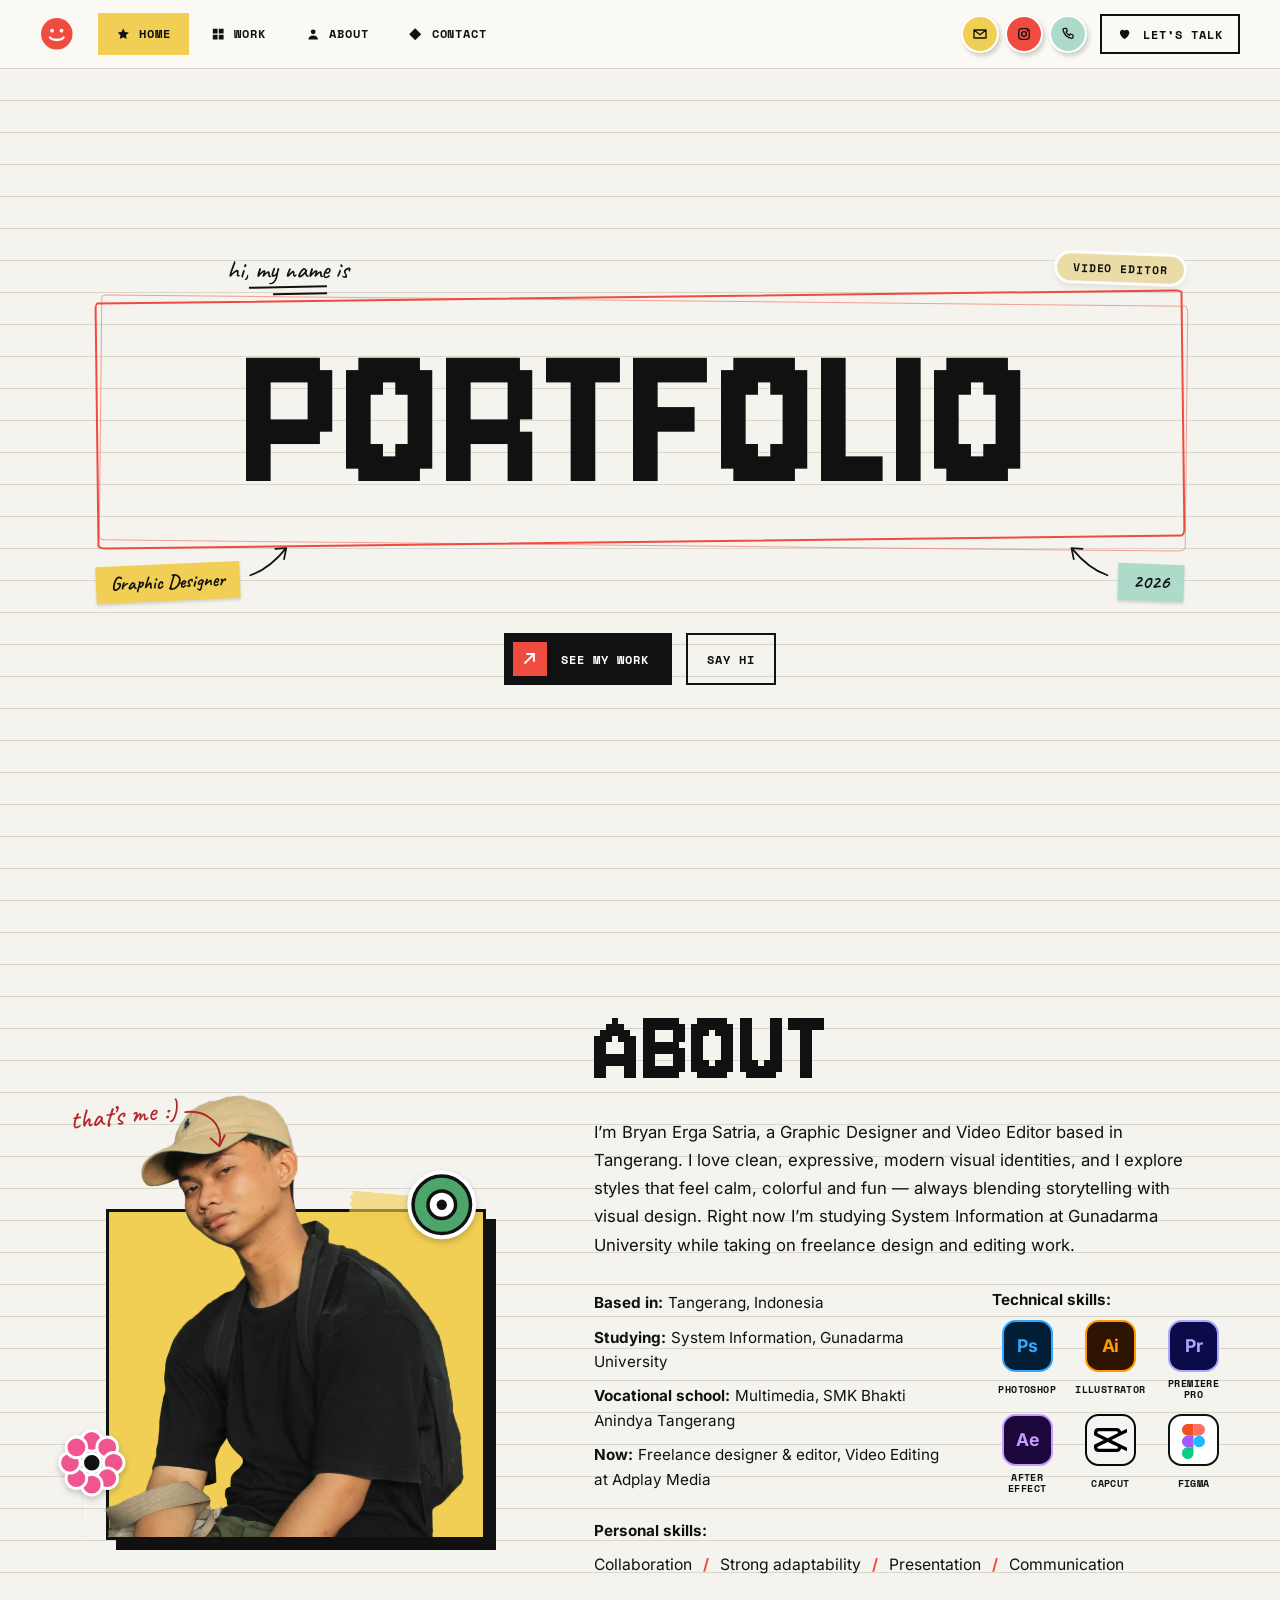
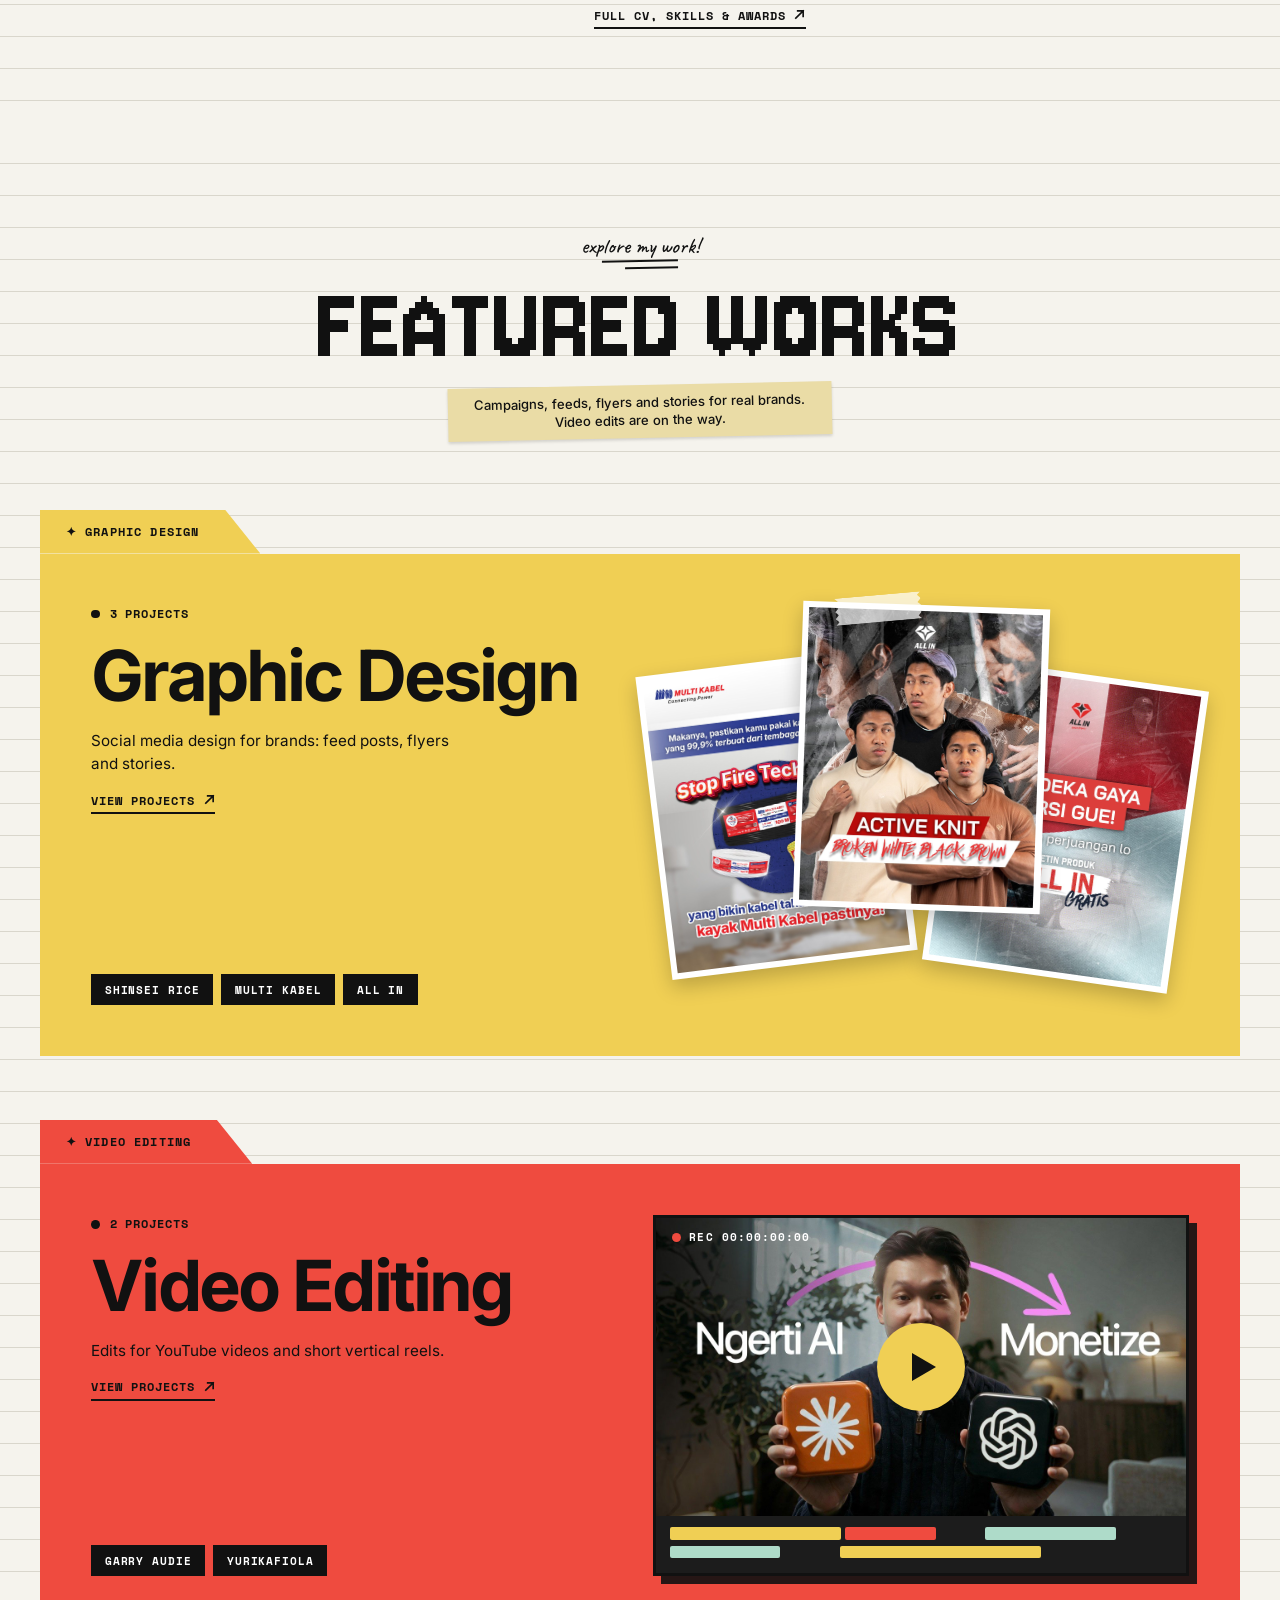
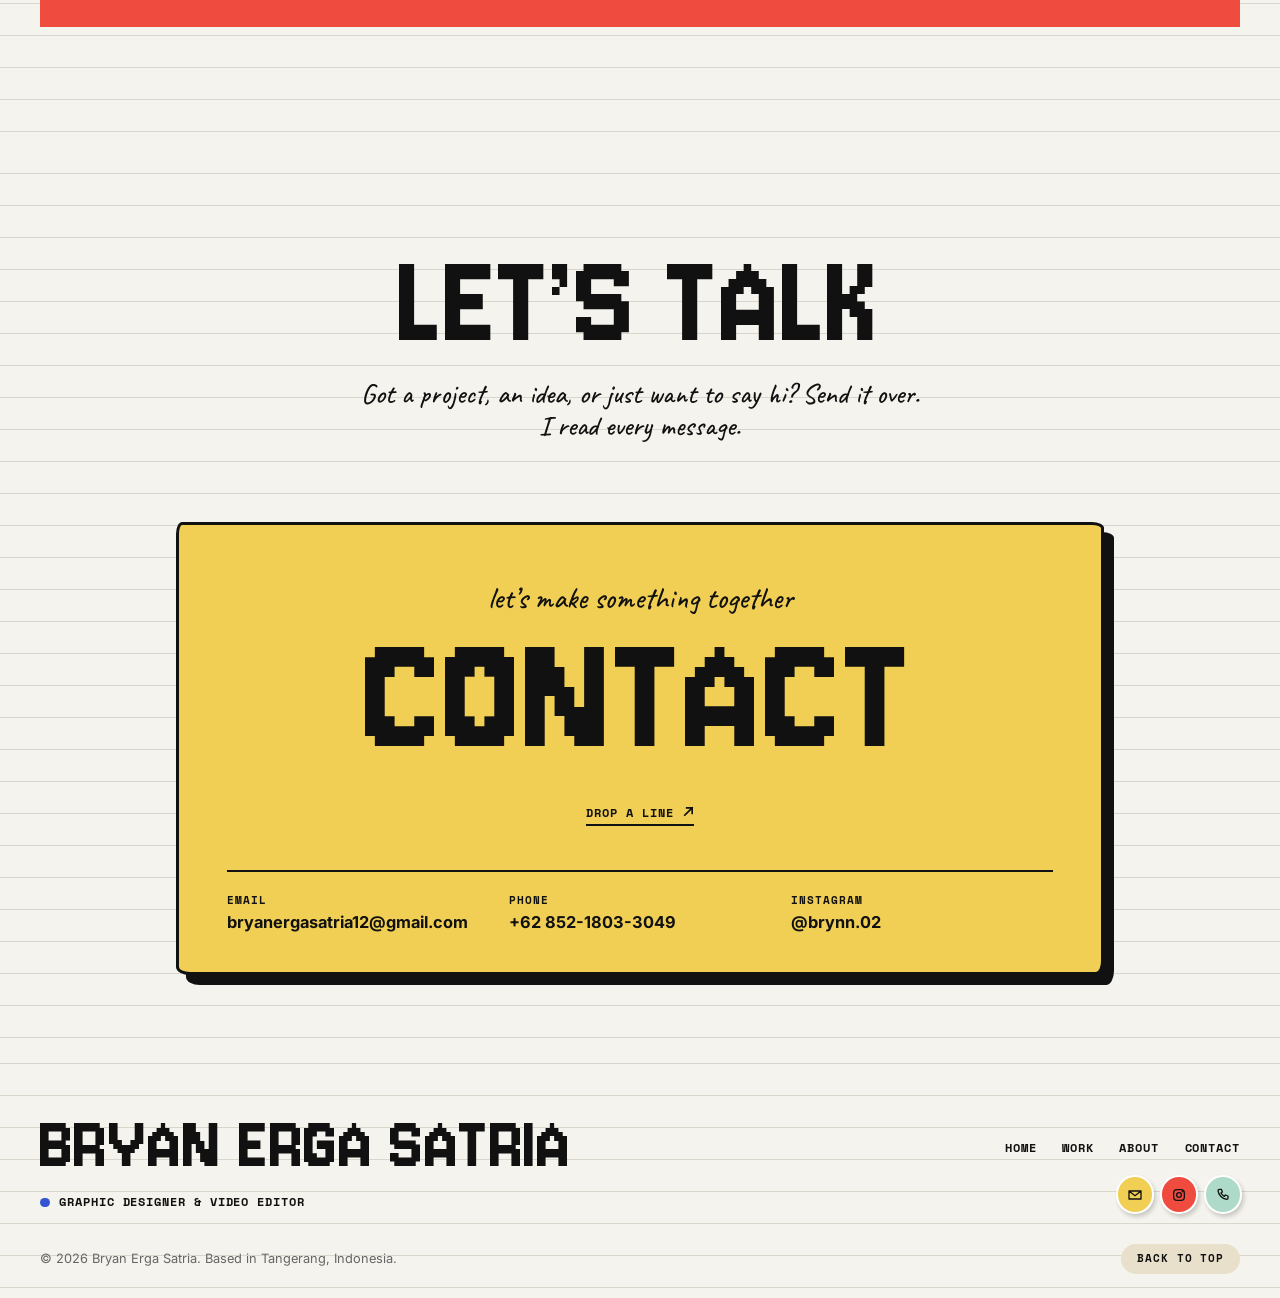
==== index.html @ b4f70c2d "Bryan Erga Satria Portfolio 2026" ====
<!DOCTYPE html>
<html lang="en">
<head>
  <meta charset="utf-8">
  <meta name="viewport" content="width=device-width, initial-scale=1">
  <title>Bryan Erga Satria — Graphic Designer & Video Editor</title>
  <meta name="description" content="Portfolio of Bryan Erga Satria, a Graphic Designer and Video Editor based in Tangerang, Indonesia. Social media design, flyers and visual storytelling.">
  <meta name="theme-color" content="#f5f3ed">
  <meta property="og:title" content="Bryan Erga Satria — Graphic Designer & Video Editor">
  <meta property="og:description" content="Portfolio of Bryan Erga Satria, a Graphic Designer and Video Editor based in Tangerang, Indonesia. Social media design, flyers and visual storytelling.">
  <meta property="og:type" content="website">
  <link rel="icon" href="data:image/svg+xml,%3Csvg xmlns='http://www.w3.org/2000/svg' viewBox='0 0 32 32'%3E%3Ccircle cx='16' cy='16' r='15' fill='%23ef4b3f'/%3E%3Ccircle cx='11.5' cy='13' r='1.8' fill='%23fff'/%3E%3Ccircle cx='20.5' cy='13' r='1.8' fill='%23fff'/%3E%3Cpath d='M9.5 19.5c2 3.2 11 3.2 13 0' fill='none' stroke='%23fff' stroke-width='2.2' stroke-linecap='round'/%3E%3C/svg%3E">
  <link rel="preload" href="assets/fonts/jersey-10-latin-400-normal.woff2" as="font" type="font/woff2" crossorigin>
  <link rel="stylesheet" href="css/base.css">
  <link rel="stylesheet" href="css/components.css">
  <link rel="stylesheet" href="css/pages.css">
</head>
<body>
  <a class="skip-link" href="#main">Skip to content</a>

  <header class="site-header">
    <nav class="nav" aria-label="Main">
      <a class="nav__brand" href="#home" aria-label="Bryan Erga Satria, home"><svg viewBox="0 0 32 32" aria-hidden="true"><circle cx="16" cy="16" r="15" fill="#ef4b3f"/><circle cx="11.5" cy="13" r="1.8" fill="#fff"/><circle cx="20.5" cy="13" r="1.8" fill="#fff"/><path d="M9.5 19.5c2 3.2 11 3.2 13 0" fill="none" stroke="#fff" stroke-width="2.2" stroke-linecap="round"/></svg></a>
      <ul class="nav__links">
        <li><a class="nav__link" href="#home" aria-current="page"><svg viewBox="0 0 24 24" aria-hidden="true"><path d="M12 2.5l2.8 6 6.5.7-4.8 4.5 1.3 6.5L12 17l-5.8 3.2 1.3-6.5L2.7 9.2l6.5-.7z" fill="currentColor"/></svg><span>Home</span></a></li>
        <li><a class="nav__link" href="#work"><svg viewBox="0 0 24 24" aria-hidden="true"><path d="M3 3h8v8H3zM13 3h8v8h-8zM3 13h8v8H3zM13 13h8v8h-8z" fill="currentColor"/></svg><span>Work</span></a></li>
        <li><a class="nav__link" href="about.html"><svg viewBox="0 0 24 24" aria-hidden="true"><circle cx="12" cy="8" r="4" fill="currentColor"/><path d="M4 21c0-4.4 3.6-7 8-7s8 2.6 8 7z" fill="currentColor"/></svg><span>About</span></a></li>
        <li><a class="nav__link" href="#contact"><svg viewBox="0 0 24 24" aria-hidden="true"><path d="M12 2l10 10-10 10L2 12z" fill="currentColor"/></svg><span>Contact</span></a></li>
      </ul>
      <div class="nav__actions">
        <ul class="nav__socials" aria-label="Quick contact">
          <li><a class="dot-btn dot-btn--yellow" href="mailto:bryanergasatria12@gmail.com" aria-label="Email Bryan"><svg viewBox="0 0 24 24" aria-hidden="true"><path d="M3 6h18v12H3zM3 6l9 7 9-7" fill="none" stroke="currentColor" stroke-width="2" stroke-linejoin="round"/></svg></a></li>
          <li><a class="dot-btn dot-btn--coral" href="https://www.instagram.com/brynn.02/" target="_blank" rel="noopener" aria-label="Bryan on Instagram"><svg viewBox="0 0 24 24" aria-hidden="true"><rect x="4" y="4" width="16" height="16" rx="5" fill="none" stroke="currentColor" stroke-width="2"/><circle cx="12" cy="12" r="3.6" fill="none" stroke="currentColor" stroke-width="2"/><circle cx="17" cy="7" r="1.2" fill="currentColor"/></svg></a></li>
          <li><a class="dot-btn dot-btn--mint" href="tel:+6285218033049" aria-label="Call Bryan"><svg viewBox="0 0 24 24" aria-hidden="true"><path d="M6.5 3.5h3l1.5 4-2 1.5a11 11 0 0 0 5 5l1.5-2 4 1.5v3a2 2 0 0 1-2 2A15 15 0 0 1 4.5 5.5a2 2 0 0 1 2-2z" fill="none" stroke="currentColor" stroke-width="2" stroke-linejoin="round"/></svg></a></li>
        </ul>
        <a class="btn btn--sm" href="#contact"><svg viewBox="0 0 24 24" aria-hidden="true"><path d="M12 20.5s-7.5-4.6-7.5-10.4A4.2 4.2 0 0 1 12 7.6a4.2 4.2 0 0 1 7.5 2.5c0 5.8-7.5 10.4-7.5 10.4z" fill="currentColor"/></svg><span>Let&rsquo;s talk</span></a>
      </div>
    </nav>
  </header>

  <main id="main">

    <!-- ============ HERO ============ -->
    <section class="hero paper-lines" id="home" aria-labelledby="hero-title">
      <div class="container hero__grid">
        <div class="hero__copy">
          <div class="hero__namewrap">
            <p class="hero__hello hand hand--underlined">hi, my name is</p>
            <span class="chip chip--cream hero__chip hero__chip--b">Video Editor</span>
            <div class="hero__frame">
              <h1 class="hero__name display" id="hero-title"><span>Portfolio</span></h1>
            </div>
            <p class="hero__sticky hero__sticky--role"><span class="note">Graphic Designer</span><svg class="doodle" viewBox="0 0 60 48" fill="none" stroke="currentColor" stroke-width="2.4" stroke-linecap="round" stroke-linejoin="round" aria-hidden="true"><path d="M4 44C16 40 34 30 52 8"/><path d="M38 8l15-1-3 15"/></svg></p>
            <p class="hero__sticky hero__sticky--place"><span class="note note--mint">2026</span><svg class="doodle" viewBox="0 0 60 48" fill="none" stroke="currentColor" stroke-width="2.4" stroke-linecap="round" stroke-linejoin="round" aria-hidden="true"><path d="M4 44C16 40 34 30 52 8"/><path d="M38 8l15-1-3 15"/></svg></p>
          </div>

          <div class="hero__cta">
            <a class="btn btn--dark" href="#work"><span class="btn__icon" aria-hidden="true"></span>See my work</a>
            <a class="btn" href="#contact">Say hi</a>
          </div>
        </div>

        <!-- Portrait moved to the About section. This column is intentionally left empty. -->
        <div class="hero__visual" aria-hidden="true"></div>
      </div>
    </section>

    <section class="about paper-lines" id="about" aria-labelledby="about-title">
      <div class="container about__grid">
        <div class="about__visual">
          <div class="hero__visual">
            <div class="hero__block" aria-hidden="true"></div>
            <span class="tape" aria-hidden="true"></span>
            <div class="hero__photo">
              <picture>
              <source type="image/webp" srcset="assets/img/bryan-profile-sm.webp 700w, assets/img/bryan-profile.webp 1100w" sizes="(max-width: 900px) 80vw, 24rem">
              <img src="assets/img/bryan-profile.png" alt="Bryan Erga Satria in a beige cap and black t-shirt, head tilted toward the camera" width="1100" height="1262" loading="lazy" decoding="async">
            </picture>
            </div>
            <p class="hero__me hand" aria-hidden="true">that&rsquo;s me :)<svg class="doodle" viewBox="0 0 60 60" fill="none" stroke="currentColor" stroke-width="2.4" stroke-linecap="round" stroke-linejoin="round" aria-hidden="true"><path d="M6 6C34 6 52 26 44 52"/><path d="M34 42l10 11 8-13"/></svg></p>
            <svg class="hero__sticker hero__sticker--target" viewBox="0 0 64 64" aria-hidden="true"><circle cx="32" cy="32" r="30" fill="#fff"/><circle cx="32" cy="32" r="25" fill="#4ca56a" stroke="#111" stroke-width="3"/><circle cx="32" cy="32" r="12" fill="#fff" stroke="#111" stroke-width="3"/><circle cx="32" cy="32" r="4.5" fill="#111"/></svg>
            <svg class="hero__sticker hero__sticker--flower" viewBox="0 0 64 64" aria-hidden="true"><g fill="#f0558f" stroke="#fff" stroke-width="2.5"><circle cx="32" cy="13" r="9"/><circle cx="45.4" cy="18.6" r="9"/><circle cx="51" cy="32" r="9"/><circle cx="45.4" cy="45.4" r="9"/><circle cx="32" cy="51" r="9"/><circle cx="18.6" cy="45.4" r="9"/><circle cx="13" cy="32" r="9"/><circle cx="18.6" cy="18.6" r="9"/></g><circle cx="32" cy="32" r="8" fill="#111" stroke="#fff" stroke-width="2.5"/></svg>
          </div>
        </div>

        <div class="about__copy">
          <h2 class="about__title display" id="about-title">About</h2>
          <p class="about__text">I&rsquo;m Bryan Erga Satria, a Graphic Designer and Video Editor based in Tangerang. I love clean, expressive, modern visual identities, and I explore styles that feel calm, colorful and fun &mdash; always blending storytelling with visual design. Right now I&rsquo;m studying System Information at Gunadarma University while taking on freelance design and editing work.</p>

          <div class="about__details">
            <dl class="facts">
              <div><dt>Based in</dt><dd>Tangerang, Indonesia</dd></div>
              <div><dt>Studying</dt><dd>System Information, Gunadarma University</dd></div>
              <div><dt>Vocational school</dt><dd>Multimedia, SMK Bhakti Anindya Tangerang</dd></div>
              <div><dt>Now</dt><dd>Freelance designer &amp; editor, Video Editing at Adplay Media</dd></div>
            </dl>
            <div>
              <h3 class="about__sub">Technical skills:</h3>
            <ul class="tools" aria-label="Software skills">
              <li class="tool"><span class="tool__icon tool__icon--ps" aria-hidden="true">Ps</span><span class="tool__name">Photoshop</span></li>
              <li class="tool"><span class="tool__icon tool__icon--ai" aria-hidden="true">Ai</span><span class="tool__name">Illustrator</span></li>
              <li class="tool"><span class="tool__icon tool__icon--pr" aria-hidden="true">Pr</span><span class="tool__name">Premiere Pro</span></li>
              <li class="tool"><span class="tool__icon tool__icon--ae" aria-hidden="true">Ae</span><span class="tool__name">After Effect</span></li>
              <li class="tool"><span class="tool__icon tool__icon--cc" aria-hidden="true"><img src="assets/img/tools/capcut-logo.svg" alt=""></span><span class="tool__name">CapCut</span></li>
              <li class="tool"><span class="tool__icon tool__icon--fg" aria-hidden="true"><img src="assets/img/tools/figma-logo.svg" alt=""></span><span class="tool__name">Figma</span></li>
            </ul>
            </div>
            <div class="about__soft">
              <h3 class="about__sub">Personal skills:</h3>
              <ul class="slash-list">
                <li>Collaboration</li><li>Strong adaptability</li><li>Presentation</li><li>Communication</li>
              </ul>
            </div>
          </div>
        <a class="link-arrow about__more" href="about.html">Full CV, skills &amp; awards</a>
        </div>
      </div>
    </section>

    <!-- ============ FEATURED WORKS ============ -->
    <section class="featured paper-lines" id="work" aria-labelledby="work-title">
      <div class="container">
        <header class="section-head">
          <p class="hand hand--underlined">explore my work!</p>
          <h2 class="section-head__title display" id="work-title">Featured Works</h2>
          <p class="note note--cream">Campaigns, feeds, flyers and stories for real brands. Video edits are on the way.</p>
        </header>

        <div class="folders">

          <!-- Category: Graphic Design -->
          <article class="folder">
            <span class="folder__tab">&#10022; Graphic Design</span>
            <div class="folder__body">
              <div class="folder__info">
                <p class="folder__meta mono">3 projects</p>
                <h3 class="folder__title">Graphic Design</h3>
                <p class="folder__text">Social media design for brands: feed posts, flyers and stories.</p>
                <a class="link-arrow" href="graphic-design.html">View projects</a>
                <ul class="tags" aria-label="Projects">
                  <li><a class="tag" href="graphic-design.html#shinsei">Shinsei Rice</a></li>
                  <li><a class="tag" href="graphic-design.html#multi-kabel">Multi Kabel</a></li>
                  <li><a class="tag" href="graphic-design.html#all-in">ALL IN</a></li>
                </ul>
              </div>
              <a class="folder__media" href="graphic-design.html" tabindex="-1" aria-hidden="true">
                <div class="collage">
                  <span class="collage__item"><img src="assets/img/projects/multi-kabel/feed-4.jpg" alt="" width="1080" height="1350" loading="lazy" decoding="async"></span>
                  <span class="collage__item"><img src="assets/img/projects/all-in/feed-3.jpg" alt="" width="1080" height="1350" loading="lazy" decoding="async"></span>
                  <span class="collage__item"><img src="assets/img/projects/all-in/feed-5.jpg" alt="" width="1080" height="1350" loading="lazy" decoding="async"></span>
                  <span class="tape tape--white" style="top:-0.6rem; left:34%; z-index:4"></span>
                </div>
              </a>
            </div>
          </article>

          <!-- Category: Video Editing -->
          <article class="folder folder--coral">
            <span class="folder__tab">&#10022; Video Editing</span>
            <div class="folder__body">
              <div class="folder__info">
                <p class="folder__meta mono">2 projects</p>
                <h3 class="folder__title">Video Editing</h3>
                <p class="folder__text">Edits for YouTube videos and short vertical reels.</p>
                <a class="link-arrow" href="video-editing.html">View projects</a>
                <ul class="tags" aria-label="Projects">
                  <li><a class="tag" href="video-editing.html#garry-audie">Garry Audie</a></li>
                  <li><a class="tag" href="video-editing.html#yurikafiola">Yurikafiola</a></li>
                </ul>
              </div>
              <a class="folder__media" href="video-editing.html" tabindex="-1" aria-hidden="true">
                <div class="player">
                  <div class="player__screen">
                    <img src="assets/img/video/Garry%20Audie/web/yt-thumb1.jpg" alt="" width="1280" height="720" loading="lazy" decoding="async">
                    <span class="player__rec">REC 00:00:00:00</span>
                    <span class="player__play"></span>
                  </div>
                  <div class="player__timeline">
                    <div class="player__row"><span class="clip" style="--w:34%"></span><span class="clip clip--coral" style="--w:18%"></span><span class="clip clip--ghost" style="--w:8%"></span><span class="clip clip--mint" style="--w:26%"></span></div>
                    <div class="player__row"><span class="clip clip--mint" style="--w:22%"></span><span class="clip clip--ghost" style="--w:10%"></span><span class="clip" style="--w:40%"></span></div>
                  </div>
                </div>
              </a>
            </div>
          </article>

        </div>
      </div>
    </section>

  <section class="contact paper-lines" id="contact" aria-labelledby="contact-title">
    <div class="container">
      <h2 class="contact__title display" id="contact-title">Let&rsquo;s talk</h2>
      <p class="contact__intro hand">Got a project, an idea, or just want to say hi? Send it over. I read every message.</p>

      <div class="contact__stage">
        <div class="contact__panel">
          <p class="contact__kicker hand">let&rsquo;s make something together</p>
          <p class="contact__cta display" aria-hidden="true">Contact</p>
          <a class="link-arrow" href="mailto:bryanergasatria12@gmail.com">Drop a line</a>

          <ul class="contact__list">
            <li><span class="contact__label">Email</span><a class="contact__value" href="mailto:bryanergasatria12@gmail.com">bryanergasatria12@gmail.com</a></li>
            <li><span class="contact__label">Phone</span><a class="contact__value" href="tel:+6285218033049">+62 852-1803-3049</a></li>
            <li><span class="contact__label">Instagram</span><a class="contact__value" href="https://www.instagram.com/brynn.02/" target="_blank" rel="noopener">@brynn.02</a></li>
          </ul>
        </div>
      </div>
    </div>
  </section>

  </main>

  <footer class="site-footer">
    <div class="container">
      <div class="footer__top">
        <div>
          <p class="footer__name display">Bryan Erga Satria</p>
          <p class="footer__role mono">Graphic Designer &amp; Video Editor</p>
        </div>
        <div class="footer__side">
          <nav class="footer__nav" aria-label="Footer">
            <a href="#home">Home</a>
            <a href="#work">Work</a>
            <a href="about.html">About</a>
            <a href="#contact">Contact</a>
          </nav>
          <ul class="nav__socials" aria-label="Social links">
            <li><a class="dot-btn dot-btn--yellow" href="mailto:bryanergasatria12@gmail.com" aria-label="Email Bryan"><svg viewBox="0 0 24 24" aria-hidden="true"><path d="M3 6h18v12H3zM3 6l9 7 9-7" fill="none" stroke="currentColor" stroke-width="2" stroke-linejoin="round"/></svg></a></li>
            <li><a class="dot-btn dot-btn--coral" href="https://www.instagram.com/brynn.02/" target="_blank" rel="noopener" aria-label="Bryan on Instagram"><svg viewBox="0 0 24 24" aria-hidden="true"><rect x="4" y="4" width="16" height="16" rx="5" fill="none" stroke="currentColor" stroke-width="2"/><circle cx="12" cy="12" r="3.6" fill="none" stroke="currentColor" stroke-width="2"/><circle cx="17" cy="7" r="1.2" fill="currentColor"/></svg></a></li>
            <li><a class="dot-btn dot-btn--mint" href="tel:+6285218033049" aria-label="Call Bryan"><svg viewBox="0 0 24 24" aria-hidden="true"><path d="M6.5 3.5h3l1.5 4-2 1.5a11 11 0 0 0 5 5l1.5-2 4 1.5v3a2 2 0 0 1-2 2A15 15 0 0 1 4.5 5.5a2 2 0 0 1 2-2z" fill="none" stroke="currentColor" stroke-width="2" stroke-linejoin="round"/></svg></a></li>
          </ul>
        </div>
      </div>
      <div class="footer__bottom">
        <p>&copy; 2026 Bryan Erga Satria. Based in Tangerang, Indonesia.</p>
        <a class="footer__pill" href="#top">Back to top</a>
      </div>
    </div>
  </footer>
</body>
</html>
---- css/base.css ----
/* ==========================================================================
   BASE — fonts, design tokens, reset, typography, paper textures
   Bryan Erga Satria · Portfolio
   ========================================================================== */

@font-face {
  font-family: "Jersey 10";
  src: url("../assets/fonts/jersey-10-latin-400-normal.woff2") format("woff2");
  font-weight: 400;
  font-display: swap;
}
@font-face {
  font-family: "Inter";
  src: url("../assets/fonts/inter-latin-wght-normal.woff2") format("woff2");
  font-weight: 100 900;
  font-display: swap;
}
@font-face {
  font-family: "Space Mono";
  src: url("../assets/fonts/space-mono-latin-400-normal.woff2") format("woff2");
  font-weight: 400;
  font-display: swap;
}
@font-face {
  font-family: "Space Mono";
  src: url("../assets/fonts/space-mono-latin-700-normal.woff2") format("woff2");
  font-weight: 700;
  font-display: swap;
}
@font-face {
  font-family: "Caveat";
  src: url("../assets/fonts/caveat-latin-500-normal.woff2") format("woff2");
  font-weight: 500;
  font-display: swap;
}
@font-face {
  font-family: "Caveat";
  src: url("../assets/fonts/caveat-latin-700-normal.woff2") format("woff2");
  font-weight: 700;
  font-display: swap;
}
@font-face {
  font-family: "EB Garamond";
  src: url("../assets/fonts/eb-garamond-latin-500-normal.woff2") format("woff2");
  font-weight: 500;
  font-display: swap;
}


:root {
  /* colour */
  --paper: #f5f3ed;
  --paper-line: #d9d6cc;
  --grey: #dcd9d1;
  --surface: #ffffff;
  --ink: #111111;
  --muted: #666666;
  --border: #d8d5cc;
  --yellow: #f0cf54;
  --coral: #ef4b3f;
  --mint: #aedbc9;
  --cream: #eadca6;
  --lavender: #b9c5ee;
  --blue: #3355d1;
  --red-serif: #b3262a;

  /* type */
  --font-display: "Jersey 10", "Arial Narrow", Impact, sans-serif;
  --font-body: "Inter", system-ui, -apple-system, "Segoe UI", Roboto, sans-serif;
  --font-mono: "Space Mono", ui-monospace, "SFMono-Regular", Menlo, monospace;
  --font-hand: "Caveat", "Comic Sans MS", cursive;
  --font-serif: "EB Garamond", Garamond, Georgia, serif;

  /* layout */
  --max: 1200px;
  --gutter: clamp(1.25rem, 4vw, 2.5rem);
  --nav-h: 4.25rem;
  --radius: 20px;

  /* motion */
  --ease: cubic-bezier(0.22, 0.8, 0.3, 1);

  /* paper grain (inline SVG noise, no extra request) */
  --noise: url("data:image/svg+xml,%3Csvg xmlns='http://www.w3.org/2000/svg' width='180' height='180'%3E%3Cfilter id='n'%3E%3CfeTurbulence type='fractalNoise' baseFrequency='.85' numOctaves='2' stitchTiles='stitch'/%3E%3CfeColorMatrix values='0 0 0 0 0 0 0 0 0 0 0 0 0 0 0 0 0 0 .09 0'/%3E%3C/filter%3E%3Crect width='100%25' height='100%25' filter='url(%23n)'/%3E%3C/svg%3E");

  /* small icon: diagonal arrow (used by .link-arrow) */
  --arrow-dark: url("data:image/svg+xml,%3Csvg xmlns='http://www.w3.org/2000/svg' viewBox='0 0 12 12'%3E%3Cpath d='M2 10 10 2M4 2h6v6' fill='none' stroke='%23111' stroke-width='1.8' stroke-linecap='square'/%3E%3C/svg%3E");
  --arrow-light: url("data:image/svg+xml,%3Csvg xmlns='http://www.w3.org/2000/svg' viewBox='0 0 12 12'%3E%3Cpath d='M2 10 10 2M4 2h6v6' fill='none' stroke='%23fff' stroke-width='1.8' stroke-linecap='square'/%3E%3C/svg%3E");
}

/* ---------- Reset ---------------------------------------------------------- */
*,
*::before,
*::after {
  box-sizing: border-box;
}

html {
  scroll-behavior: smooth;
  scroll-padding-top: calc(var(--nav-h) + 1rem);
  -webkit-text-size-adjust: 100%;
          text-size-adjust: 100%;
}

body {
  margin: 0;
  font: 400 1rem/1.6 var(--font-body);
  color: var(--ink);
  background: var(--paper);
  -webkit-font-smoothing: antialiased;
  overflow-x: clip;
}

img,
svg,
picture {
  display: block;
  max-width: 100%;
}
img {
  height: auto;
}

h1, h2, h3, h4, p, ul, ol, dl, dd, figure {
  margin: 0;
}
ul, ol {
  padding: 0;
  list-style: none;
}

a {
  color: inherit;
  text-decoration: none;
}

button {
  font: inherit;
  color: inherit;
}

:focus-visible {
  outline: 3px solid var(--ink);
  outline-offset: 3px;
  border-radius: 2px;
}

::selection {
  background: var(--yellow);
  color: var(--ink);
}

@media (prefers-reduced-motion: reduce) {
  html {
    scroll-behavior: auto;
  }
  *,
  *::before,
  *::after {
    animation: none !important;
    transition: none !important;
  }
}

/* ---------- Accessibility helpers ---------------------------------------- */
.visually-hidden {
  position: absolute !important;
  width: 1px;
  height: 1px;
  margin: -1px;
  padding: 0;
  overflow: hidden;
  clip: rect(0 0 0 0);
  clip-path: inset(50%);
  white-space: nowrap;
  border: 0;
}

.skip-link {
  position: fixed;
  top: 0.75rem;
  left: 0.75rem;
  z-index: 1000;
  padding: 0.6rem 1rem;
  background: var(--ink);
  color: #fff;
  font: 700 0.8rem/1 var(--font-mono);
  text-transform: uppercase;
  transform: translateY(-200%);
}
.skip-link:focus {
  transform: none;
}

/* ---------- Layout helpers ------------------------------------------------- */
.container {
  width: min(100% - 2 * var(--gutter), var(--max));
  margin-inline: auto;
}

.section {
  padding-block: clamp(3.5rem, 8vw, 7rem);
}

/* ---------- Paper surfaces -------------------------------------------------- */
/* ruled notebook paper (hero, featured works, contact) */
.paper-lines {
  background-color: var(--paper);
  background-image: repeating-linear-gradient(
    to bottom,
    transparent 0 31px,
    var(--paper-line) 31px 32px
  );
}

/* blue graph paper (about) */
.paper-grid {
  background-color: #e6e5e1;
  background-image:
    linear-gradient(rgba(74, 104, 190, 0.2) 1px, transparent 1px),
    linear-gradient(90deg, rgba(74, 104, 190, 0.2) 1px, transparent 1px),
    var(--noise);
  background-size: 28px 28px, 28px 28px, 180px 180px;
}

/* ---------- Typography ------------------------------------------------------ */
/* Pixel display face — big headings */
.display {
  font-family: var(--font-display);
  font-weight: 400;
  line-height: 0.82;
  letter-spacing: 0.005em;
  text-transform: uppercase;
}

/* handwritten annotations */
.hand {
  font-family: var(--font-hand);
  font-weight: 500;
  font-size: 1.35rem;
  line-height: 1.15;
}

/* small mono label */
.mono {
  font-family: var(--font-mono);
  font-weight: 700;
  font-size: 0.72rem;
  letter-spacing: 0.08em;
  text-transform: uppercase;
}

/* section header block (handwritten lead-in + display title + taped note) */
.section-head {
  display: grid;
  justify-items: center;
  gap: 0.75rem;
  text-align: center;
  margin-bottom: clamp(2.5rem, 6vw, 4.5rem);
}
.section-head__title {
  font-size: clamp(3.6rem, 9vw, 7rem);
}
---- css/components.css ----
/* ==========================================================================
   COMPONENTS — reusable pieces shared across every page
   ========================================================================== */

/* ---------- Navbar ---------------------------------------------------------- */
.site-header {
  position: sticky;
  top: 0;
  z-index: 100;
  background: rgba(250, 249, 245, 0.94);
  border-bottom: 1px solid var(--border);
  -webkit-backdrop-filter: blur(8px);
          backdrop-filter: blur(8px);
}

.nav {
  display: flex;
  align-items: center;
  gap: 0.75rem;
  min-height: var(--nav-h);
  width: min(100% - 2 * var(--gutter), 1360px);
  margin-inline: auto;
}

.nav__brand {
  flex: none;
  width: 2.1rem;
  height: 2.1rem;
  transition: transform 0.3s var(--ease);
}
.nav__brand:hover {
  transform: rotate(-12deg) scale(1.08);
}

.nav__links {
  display: flex;
  gap: 0.2rem;
  margin-left: 0.75rem;
}

.nav__link {
  position: relative;
  display: inline-flex;
  align-items: center;
  gap: 0.55rem;
  padding: 0.85rem 1.15rem;
  font: 700 0.72rem/1 var(--font-mono);
  letter-spacing: 0.08em;
  text-transform: uppercase;
  transition: background-color 0.2s;
}
.nav__link svg {
  width: 0.9rem;
  height: 0.9rem;
  flex: none;
}
/* underline that slides in on hover */
.nav__link::after {
  content: "";
  position: absolute;
  left: 1.15rem;
  right: 1.15rem;
  bottom: 0.45rem;
  height: 2px;
  background: currentColor;
  transform: scaleX(0);
  transform-origin: left;
  transition: transform 0.28s var(--ease);
}
.nav__link:hover::after {
  transform: scaleX(1);
}
.nav__link[aria-current="page"] {
  background: var(--yellow);
}
.nav__link[aria-current="page"]::after {
  display: none;
}

.nav__actions {
  display: flex;
  align-items: center;
  gap: 0.9rem;
  margin-left: auto;
}
.nav__socials {
  display: flex;
  gap: 0.6rem;
}

/* round social buttons */
.dot-btn {
  display: grid;
  place-items: center;
  width: 2.15rem;
  height: 2.15rem;
  border-radius: 50%;
  color: var(--ink);
  box-shadow: 0 0 0 2px #fff, 2px 3px 4px 2px rgba(0, 0, 0, 0.18);
  transition: transform 0.25s var(--ease);
}
.dot-btn svg {
  width: 1rem;
  height: 1rem;
}
.dot-btn:hover {
  transform: translateY(-3px) rotate(-6deg);
}
.dot-btn--yellow { background: var(--yellow); }
.dot-btn--coral  { background: var(--coral); }
.dot-btn--mint   { background: var(--mint); }

/* ---------- Buttons --------------------------------------------------------- */
.btn {
  display: inline-flex;
  align-items: center;
  gap: 0.7rem;
  padding: 0.85rem 1.2rem;
  border: 2px solid var(--ink);
  background: transparent;
  color: var(--ink);
  font: 700 0.76rem/1 var(--font-mono);
  letter-spacing: 0.08em;
  text-transform: uppercase;
  cursor: pointer;
  transition: transform 0.2s var(--ease), box-shadow 0.2s var(--ease),
    background-color 0.2s, color 0.2s;
}
.btn svg {
  width: 0.95rem;
  height: 0.95rem;
}
.btn:hover {
  transform: translate(-2px, -2px);
  box-shadow: 4px 4px 0 var(--ink);
}
.btn--sm {
  padding: 0.65rem 0.95rem;
}

/* dark button with coloured square icon, as in the reference */
.btn--dark {
  gap: 0.9rem;
  padding: 0.45rem 1.3rem 0.45rem 0.45rem;
  background: var(--ink);
  color: #fff;
}
.btn--dark:hover {
  box-shadow: 4px 4px 0 var(--coral);
}
.btn__icon {
  display: grid;
  place-items: center;
  width: 2.1rem;
  height: 2.1rem;
  background: var(--coral);
}
.btn__icon::after {
  content: "";
  width: 0.8rem;
  height: 0.8rem;
  background: var(--arrow-light) center / contain no-repeat;
}

.btn--yellow {
  background: var(--yellow);
}

/* text link with underline + diagonal arrow */
.link-arrow {
  display: inline-flex;
  align-items: center;
  gap: 0.55rem;
  padding-bottom: 0.4rem;
  border-bottom: 2px solid currentColor;
  font: 700 0.76rem/1 var(--font-mono);
  letter-spacing: 0.08em;
  text-transform: uppercase;
}
.link-arrow::after {
  content: "";
  width: 0.7rem;
  height: 0.7rem;
  background: var(--arrow-dark) center / contain no-repeat;
  transition: transform 0.2s var(--ease);
}
.link-arrow:hover::after {
  transform: translate(3px, -3px);
}
.link-arrow--light {
  color: #fff;
}
.link-arrow--light::after {
  background-image: var(--arrow-light);
}

/* ---------- Stickers, notes, tape, doodles ----------------------------------- */
.chip {
  display: inline-block;
  padding: 0.5rem 1rem;
  border-radius: 999px;
  font: 700 0.7rem/1 var(--font-mono);
  letter-spacing: 0.08em;
  text-transform: uppercase;
  box-shadow: 0 0 0 3px rgba(255, 255, 255, 0.9), 0 4px 8px rgba(0, 0, 0, 0.12);
}
.chip--mint  { background: var(--mint); }
.chip--cream { background: var(--cream); }
.chip--yellow { background: var(--yellow); }

.note {
  display: inline-block;
  padding: 0.5rem 0.95rem;
  background: var(--yellow);
  color: var(--ink);
  font: 700 1.2rem/1.1 var(--font-hand);
  box-shadow: 0 2px 3px rgba(0, 0, 0, 0.14);
  transform: rotate(-2.5deg);
}
.note--mint  { background: var(--mint); transform: rotate(2deg); }
.note--cream { background: var(--cream); transform: rotate(-1.2deg); }

/* translucent washi tape; ends are notched */
.tape {
  position: absolute;
  z-index: 3;
  width: 5.4rem;
  height: 1.7rem;
  background: rgba(240, 207, 84, 0.62);
  transform: rotate(-5deg);
  pointer-events: none;
  clip-path: polygon(0 0, 4% 12%, 0 25%, 4% 38%, 0 50%, 4% 62%, 0 75%, 4% 88%, 0 100%,
    100% 100%, 96% 88%, 100% 75%, 96% 62%, 100% 50%, 96% 38%, 100% 25%, 96% 12%, 100% 0);
}
.tape--white { background: rgba(255, 255, 255, 0.7); }
.tape--pink  { background: rgba(244, 163, 190, 0.6); }
.tape--blue  { background: rgba(160, 182, 240, 0.65); }

/* double hand-drawn underline */
.hand--underlined {
  position: relative;
  display: inline-block;
  padding-bottom: 0.65rem;
}
.hand--underlined::after {
  content: "";
  position: absolute;
  left: 18%;
  right: 18%;
  bottom: 0;
  height: 9px;
  background:
    linear-gradient(currentColor 0 0) top / 100% 2px no-repeat,
    linear-gradient(currentColor 0 0) bottom right / 70% 2px no-repeat;
  transform: rotate(-1.2deg);
}

/* inline svg doodles (arrows, scribbles) */
.doodle {
  position: absolute;
  pointer-events: none;
  overflow: visible;
}

/* ---------- Tags ---------------------------------------------------------------- */
.tags {
  display: flex;
  flex-wrap: wrap;
  gap: 0.5rem;
}
.tag {
  display: inline-block;
  padding: 0.6rem 0.85rem;
  background: var(--ink);
  color: #fff;
  font: 700 0.7rem/1 var(--font-mono);
  letter-spacing: 0.08em;
  text-transform: uppercase;
  transition: background-color 0.2s, color 0.2s, transform 0.2s var(--ease);
}
a.tag:hover {
  background: #fff;
  color: var(--ink);
  transform: translateY(-2px);
}

/* ---------- Folder panels (Featured Works) --------------------------------------- */
.folders {
  display: grid;
  gap: clamp(2.5rem, 5vw, 4rem);
}

.folder {
  --folder: var(--yellow);
  position: relative;
}
.folder--coral {
  --folder: var(--coral);
}

.folder__tab {
  display: inline-flex;
  align-items: center;
  gap: 0.6rem;
  padding: 1rem 3.8rem 1rem 1.6rem;
  background: var(--folder);
  font: 700 0.74rem/1 var(--font-mono);
  letter-spacing: 0.1em;
  text-transform: uppercase;
  clip-path: polygon(0 0, calc(100% - 2.2rem) 0, 100% 100%, 0 100%);
}

.folder__body {
  position: relative;
  display: grid;
  grid-template-columns: minmax(0, 1fr) minmax(0, 1.05fr);
  gap: clamp(1.5rem, 4vw, 3.5rem);
  min-height: 27rem;
  padding: clamp(1.5rem, 4vw, 3.25rem);
  background: var(--folder);
}

.folder__info {
  display: flex;
  flex-direction: column;
  align-items: flex-start;
  gap: 1.1rem;
}
.folder__meta {
  display: flex;
  align-items: center;
  gap: 0.6rem;
}
.folder__meta::before {
  content: "";
  width: 0.55rem;
  height: 0.55rem;
  border-radius: 50%;
  background: var(--ink);
}
.folder__title {
  font: 700 clamp(2.6rem, 6vw, 4.4rem)/1 var(--font-body);
  letter-spacing: -0.04em;
}
.folder__text {
  max-width: 24rem;
  font-size: 0.95rem;
  line-height: 1.55;
}
.folder__info .tags {
  margin-top: auto;
  padding-top: 1.5rem;
}

.folder__media {
  position: relative;
  display: block;
  align-self: center;
}

/* paper collage of posters (Graphic Design folder) */
.collage {
  position: relative;
  min-height: clamp(19rem, 34vw, 25rem);
}
.collage__item {
  position: absolute;
  width: 46%;
  padding: 0.4rem;
  background: #fff;
  box-shadow: 0 8px 20px rgba(0, 0, 0, 0.22);
  transition: transform 0.4s var(--ease);
}
.collage__item img {
  width: 100%;
  aspect-ratio: 4 / 5;
  object-fit: cover;
}
.collage__item:nth-child(1) { left: 0;   top: 14%; transform: rotate(-7deg); }
.collage__item:nth-child(2) { left: 27%; top: 0;   transform: rotate(2deg); z-index: 2; }
.collage__item:nth-child(3) { right: 0;  top: 17%; transform: rotate(8deg); }

.folder:hover .collage__item:nth-child(1) { transform: rotate(-10deg) translate(-8px, 4px); }
.folder:hover .collage__item:nth-child(2) { transform: rotate(1deg) translateY(-8px); }
.folder:hover .collage__item:nth-child(3) { transform: rotate(11deg) translate(8px, 4px); }

/* ---------- Video player mock (placeholder visual) ----------------------------------- */
.player {
  position: relative;
  border: 3px solid var(--ink);
  background: var(--ink);
  box-shadow: 8px 8px 0 rgba(17, 17, 17, 0.9);
}
.player__screen {
  position: relative;
  display: grid;
  place-items: center;
  aspect-ratio: 16 / 9;
  background:
    repeating-linear-gradient(0deg, rgba(255, 255, 255, 0.04) 0 2px, transparent 2px 5px),
    radial-gradient(120% 120% at 30% 20%, #3a3a3a 0%, #151515 60%);
}
.player__rec {
  position: absolute;
  top: 0.9rem;
  left: 1rem;
  display: flex;
  align-items: center;
  gap: 0.5rem;
  color: #fff;
  font: 700 0.66rem/1 var(--font-mono);
  letter-spacing: 0.1em;
}
.player__rec::before {
  content: "";
  width: 0.6rem;
  height: 0.6rem;
  border-radius: 50%;
  background: var(--coral);
}
.player__play {
  display: grid;
  place-items: center;
  width: clamp(3.6rem, 9vw, 5.5rem);
  aspect-ratio: 1;
  border-radius: 50%;
  background: var(--yellow);
  transition: transform 0.3s var(--ease);
}
.player__play::before {
  content: "";
  margin-left: 8%;
  border-style: solid;
  border-width: 0.9rem 0 0.9rem 1.5rem;
  border-color: transparent transparent transparent var(--ink);
}
.player:hover .player__play {
  transform: scale(1.08);
}
.player__timeline {
  display: grid;
  gap: 0.35rem;
  padding: 0.7rem 0.9rem 0.9rem;
  background: #1c1c1c;
}
.player__row {
  display: flex;
  gap: 0.3rem;
}
.clip {
  height: 0.8rem;
  border-radius: 2px;
  background: var(--yellow);
  flex: none;
  width: var(--w, 20%);
}
.clip--coral { background: var(--coral); }
.clip--mint  { background: var(--mint); }
.clip--ghost { background: transparent; }
.player__stamp {
  position: absolute;
  right: -0.8rem;
  bottom: 18%;
  padding: 0.55rem 0.9rem;
  border: 3px solid var(--ink);
  background: #fff;
  color: var(--ink);
  font: 700 0.8rem/1 var(--font-mono);
  letter-spacing: 0.14em;
  text-transform: uppercase;
  transform: rotate(-7deg);
  box-shadow: 4px 4px 0 var(--ink);
}

/* ---------- Postage-stamp photo frame (About) ----------------------------------------- */
.stamp-wrap {
  position: relative;
  filter: drop-shadow(0 8px 10px rgba(0, 0, 0, 0.22));
  transform: rotate(-2deg);
}
.stamp {
  --r: 8px;
  --g: 22px;
  padding: calc(var(--r) * 2.4);
  background: #fff;
  -webkit-mask:
    radial-gradient(circle var(--r) at 50% 0, #0000 97%, #000) 50% 0 / var(--g) var(--r) repeat-x,
    radial-gradient(circle var(--r) at 50% 100%, #0000 97%, #000) 50% 100% / var(--g) var(--r) repeat-x,
    radial-gradient(circle var(--r) at 0 50%, #0000 97%, #000) 0 50% / var(--r) var(--g) repeat-y,
    radial-gradient(circle var(--r) at 100% 50%, #0000 97%, #000) 100% 50% / var(--r) var(--g) repeat-y,
    linear-gradient(#000 0 0) 50% 50% / calc(100% - 2 * var(--r)) calc(100% - 2 * var(--r)) no-repeat;
          mask:
    radial-gradient(circle var(--r) at 50% 0, #0000 97%, #000) 50% 0 / var(--g) var(--r) repeat-x,
    radial-gradient(circle var(--r) at 50% 100%, #0000 97%, #000) 50% 100% / var(--g) var(--r) repeat-x,
    radial-gradient(circle var(--r) at 0 50%, #0000 97%, #000) 0 50% / var(--r) var(--g) repeat-y,
    radial-gradient(circle var(--r) at 100% 50%, #0000 97%, #000) 100% 50% / var(--r) var(--g) repeat-y,
    linear-gradient(#000 0 0) 50% 50% / calc(100% - 2 * var(--r)) calc(100% - 2 * var(--r)) no-repeat;
}
.stamp__photo {
  aspect-ratio: 4 / 5;
  overflow: hidden;
  background: var(--yellow);
}
.stamp__photo img {
  width: 100%;
  height: 100%;
  object-fit: cover;
  object-position: 48% 12%;
  transform: scale(1.22);
  transform-origin: 48% 18%;
}

/* ---------- Software tool tiles ------------------------------------------------------- */
.tools {
  display: flex;
  flex-wrap: wrap;
  gap: 0.9rem 0.8rem;
}
.tool {
  display: grid;
  justify-items: center;
  gap: 0.4rem;
  width: 4.4rem;
}
.tool__icon {
  display: grid;
  place-items: center;
  width: 3.2rem;
  height: 3.2rem;
  border: 2px solid currentColor;
  border-radius: 0.85rem;
  background: var(--tile, var(--ink));
  font: 700 1.1rem/1 var(--font-body);
  letter-spacing: -0.04em;
  transition: transform 0.25s var(--ease);
}
.tool__icon img {
  display: block;
  width: 70%;
  height: 70%;
  object-fit: contain;
}
.tool:hover .tool__icon {
  transform: translateY(-3px) rotate(-4deg);
}
.tool__name {
  font: 700 0.6rem/1.15 var(--font-mono);
  letter-spacing: 0.04em;
  text-align: center;
  text-transform: uppercase;
}
.tool__icon--ps { --tile: #001e36; color: #31a8ff; }
.tool__icon--ai { --tile: #2e1400; color: #ff9a00; }
.tool__icon--pr { --tile: #0b0b4a; color: #a9a9ff; }
.tool__icon--ae { --tile: #1a083b; color: #c99aff; }
.tool__icon--cc { --tile: #f6f3f3; color: #090909; }
.tool__icon--fg { --tile: #ffffff; color: #111111; }

/* ---------- Contact section (closing statement) ----------------------------------------- */
.contact {
  padding: clamp(3.5rem, 8vw, 6.5rem) 0 clamp(3rem, 7vw, 5.5rem);
  text-align: center;
}
.contact__title {
  font-size: clamp(4.4rem, 12vw, 8.8rem);
}
.contact__intro {
  max-width: 36rem;
  margin: 1.1rem auto 0;
  font-size: clamp(1.35rem, 2.5vw, 1.75rem);
}

.contact__stage {
  position: relative;
  width: min(100%, 58rem);
  margin: clamp(3.5rem, 7vw, 5rem) auto 0;
}
.contact__panel {
  position: relative;
  padding: clamp(2rem, 5vw, 3.5rem) clamp(1.25rem, 4vw, 3rem) clamp(1.5rem, 3vw, 2.25rem);
  border: 3px solid var(--ink);
  border-radius: 6px 12px 8px 14px / 12px 6px 14px 8px;
  background: var(--yellow);
  box-shadow: 10px 10px 0 var(--ink);
}
.contact__kicker {
  font-size: clamp(1.4rem, 3vw, 1.9rem);
}
.contact__cta {
  margin: 0.4rem 0 1.6rem;
  font-size: clamp(5rem, 16vw, 11.5rem);
}
.contact__list {
  display: grid;
  grid-template-columns: repeat(3, minmax(0, 1fr));
  gap: 1.25rem;
  margin-top: clamp(1.75rem, 4vw, 2.75rem);
  padding-top: 1.4rem;
  border-top: 2px solid var(--ink);
  text-align: left;
}
.contact__label {
  display: block;
  margin-bottom: 0.3rem;
  font: 700 0.66rem/1 var(--font-mono);
  letter-spacing: 0.1em;
  text-transform: uppercase;
}
.contact__value {
  display: inline-block;
  font: 700 1.02rem/1.3 var(--font-body);
  overflow-wrap: anywhere;
  background: linear-gradient(currentColor 0 0) left bottom / 0 2px no-repeat;
  transition: background-size 0.3s var(--ease);
}
.contact__value:hover {
  background-size: 100% 2px;
}

/* sticky note that overlaps the panel */
.note-card {
  position: absolute;
  z-index: 4;
  top: -3.2rem;
  left: -4%;
  width: min(17.5rem, 70%);
  padding: 1.1rem 1.1rem 1rem;
  background: var(--lavender);
  box-shadow: 0 6px 14px rgba(0, 0, 0, 0.16);
  text-align: left;
  transform: rotate(-4deg);
}
.note-card__who {
  display: flex;
  align-items: center;
  gap: 0.6rem;
  margin-bottom: 0.6rem;
  font: 700 0.9rem/1.2 var(--font-body);
}
.note-card__avatar {
  flex: none;
  width: 2.1rem;
  height: 2.1rem;
  overflow: hidden;
  border-radius: 50%;
  background: var(--yellow);
}
.note-card__avatar img {
  width: 100%;
  height: 100%;
  object-fit: cover;
  object-position: 48% 12%;
  transform: scale(1.5);
  transform-origin: 48% 20%;
}
.note-card p {
  font-size: 0.78rem;
  line-height: 1.5;
}

/* ---------- Footer ----------------------------------------------------------------------- */
.site-footer {
  padding: clamp(2rem, 5vw, 3rem) 0 1.5rem;
  border-top: 1px solid var(--border);
  background-color: var(--paper);
  background-image: repeating-linear-gradient(
    to bottom, transparent 0 31px, var(--paper-line) 31px 32px);
}
.footer__top {
  display: flex;
  flex-wrap: wrap;
  align-items: flex-end;
  justify-content: space-between;
  gap: 1.5rem 3rem;
}
.footer__name {
  font-size: clamp(3.2rem, 8vw, 5rem);
}
.footer__role {
  display: flex;
  align-items: center;
  gap: 0.6rem;
  margin-top: 1rem;
}
.footer__role::before {
  content: "";
  width: 0.6rem;
  height: 0.6rem;
  border-radius: 50%;
  background: var(--blue);
}
.footer__side {
  display: grid;
  justify-items: end;
  gap: 1.2rem;
}
.footer__nav {
  display: flex;
  flex-wrap: wrap;
  gap: 0.5rem 1.6rem;
}
.footer__nav a {
  font: 700 0.72rem/1 var(--font-mono);
  letter-spacing: 0.08em;
  text-transform: uppercase;
  background: linear-gradient(currentColor 0 0) left bottom / 0 2px no-repeat;
  padding-bottom: 0.3rem;
  transition: background-size 0.28s var(--ease);
}
.footer__nav a:hover {
  background-size: 100% 2px;
}
.footer__bottom {
  display: flex;
  flex-wrap: wrap;
  align-items: center;
  justify-content: space-between;
  gap: 1rem;
  margin-top: 2rem;
  color: var(--muted);
  font-size: 0.8rem;
}
.footer__pill {
  padding: 0.6rem 1rem;
  border-radius: 999px;
  background: #e8e0cb;
  color: var(--ink);
  font: 700 0.68rem/1 var(--font-mono);
  letter-spacing: 0.08em;
  text-transform: uppercase;
  transition: background-color 0.2s;
}
.footer__pill:hover {
  background: var(--yellow);
}

/* ---------- Responsive: components --------------------------------------------------------- */
@media (max-width: 1020px) {
  .nav__socials {
    display: none;
  }
}

@media (max-width: 860px) {
  .folder__body {
    grid-template-columns: 1fr;
    min-height: 0;
  }
  .folder__media {
    order: -1;
  }
  .folder__info .tags {
    margin-top: 0.5rem;
    padding-top: 0.5rem;
  }
  .contact__list {
    grid-template-columns: 1fr;
    gap: 1rem;
  }
  .note-card {
    position: relative;
    top: auto;
    left: auto;
    width: min(18rem, 100%);
    margin: 0 auto 1.75rem;
  }
  .footer__side {
    justify-items: start;
  }
}

/* phones: one-row nav, no hamburger needed (only four short items) */
@media (max-width: 720px) {
  :root {
    --nav-h: 3.5rem;
  }
  .nav {
    gap: 0.4rem;
  }
  .nav__links {
    flex: 1;
    justify-content: space-between;
    margin-left: 0;
  }
  .nav__link {
    padding: 0.7rem 0.45rem;
    font-size: 0.66rem;
  }
  .nav__link svg {
    display: none;
  }
  .nav__link::after {
    left: 0.45rem;
    right: 0.45rem;
    bottom: 0.25rem;
  }
  .nav__actions {
    display: none;
  }
  .player__stamp {
    right: -0.3rem;
  }
}
---- css/pages.css ----
/* ==========================================================================
   PAGES — section layouts (home, about, graphic design, video editing)
   ========================================================================== */

/* ==========================================================================
   HOME · HERO
   ========================================================================== */
.hero {
  position: relative;
  min-height: calc(100vh - var(--nav-h));
  min-height: calc(100svh - var(--nav-h));
  display: flex;
  align-items: center;
  padding: clamp(2.5rem, 6vw, 4.5rem) 0 clamp(3.5rem, 8vw, 6.5rem);
  overflow: clip;
}
.hero__grid {
  display: grid;
  grid-template-columns: minmax(0, 1.1fr) minmax(0, 0.9fr);
  align-items: center;
  gap: clamp(1rem, 5vw, 4.5rem);
}
.hero__copy {
  display: flex;
  flex-direction: column;
  align-items: center;
  text-align: center;
}

.hero__hello {
  position: absolute;
  top: 0;
  left: clamp(1rem, 12%, 9rem);
  margin: 0;
  font-size: 1.6rem;
}

/* name + hand-drawn frame + notes */
.hero__namewrap {
  position: relative;
  width: min(100%, 68rem);
  max-width: 100%;
  padding: 2.6rem 0 3.6rem;
}
.hero__chip {
  position: absolute;
  top: 0;
  z-index: 2;
}
.hero__chip--a { left: 0;  transform: rotate(-2deg); }
.hero__chip--b { right: 0; transform: rotate(2deg); }

.hero__frame {
  position: relative;
  padding: clamp(1.4rem, 3vw, 2.1rem) clamp(1.5rem, 3.5vw, 2.8rem);
}
.hero__frame::before,
.hero__frame::after {
  content: "";
  position: absolute;
  inset: 0;
  border: 2.5px solid var(--coral);
  pointer-events: none;
}
.hero__frame::before {
  border-radius: 3px 7px 4px 8px / 7px 3px 8px 4px;
  transform: rotate(-0.7deg);
}
.hero__frame::after {
  inset: 4px -3px -3px 4px;
  border-width: 1.5px;
  border-radius: 6px 3px 8px 4px / 3px 8px 4px 6px;
  opacity: 0.5;
  transform: rotate(0.6deg);
}

.hero__name {
  display: flex;
  flex-direction: column;
  align-items: center;
  font-size: clamp(5rem, 18vw, 15rem);
  line-height: 0.78;
}

.hero__sticky {
  position: absolute;
  bottom: 0;
  display: flex;
  align-items: flex-end;
  gap: 0.4rem;
}
.hero__sticky--role  { left: 0; }
.hero__sticky--place { right: 0; flex-direction: row-reverse; }
.hero__sticky .doodle {
  position: static;
  width: 2.8rem;
  height: 2.2rem;
  margin-bottom: 1.4rem;
}
.hero__sticky--place .doodle {
  transform: scaleX(-1);
}

.hero__status {
  display: flex;
  align-items: center;
  gap: 0.65rem;
  margin-top: 0.4rem;
  font-size: 0.7rem;
}
.hero__status::before {
  content: "";
  width: 0.6rem;
  height: 0.6rem;
  border-radius: 50%;
  background: var(--blue);
}

.hero__role {
  margin-top: 1.5rem;
  font: 700 clamp(2.2rem, 4.8vw, 3.7rem)/1.06 var(--font-body);
  letter-spacing: -0.04em;
}
.sticker {
  display: inline-block;
  width: 0.78em;
  height: 0.78em;
  margin-left: 0.12em;
  vertical-align: -0.04em;
}
.hero__lead {
  max-width: 30rem;
  margin-top: 1.25rem;
  color: #333;
  font-size: clamp(1rem, 1.6vw, 1.12rem);
}
.hero__cta {
  display: flex;
  justify-content: center;
  flex-wrap: wrap;
  gap: 0.9rem;
  margin-top: 2rem;
}

/* portrait cut-out on a hard-shadow block (now used inside the About section) */
.hero__visual {
  position: relative;
  justify-self: center;
  width: min(100%, 31rem);
  padding-bottom: 3px;
}
.hero__visual:empty {
  min-height: 1px;
}
/* portrait now lives in About: give the name the full width so it stays inside its frame */
.hero__grid:has(> .hero__visual:empty) {
  grid-template-columns: minmax(0, 1fr);
}
.hero__grid:has(> .hero__visual:empty) .hero__visual {
  display: none;
}
.hero__block {
  position: absolute;
  inset: 26% -5% 0 7%;
  background: var(--yellow);
  border: 3px solid var(--ink);
  box-shadow: 10px 10px 0 var(--ink);
}
.hero__photo {
  position: relative;
  width: 100%;
}
.hero__photo img {
  width: 100%;
  height: auto;
}
.hero__me {
  position: absolute;
  z-index: 3;
  top: 1%;
  left: -2%;
  display: flex;
  align-items: flex-start;
  gap: 0.2rem;
  color: var(--red-serif);
  font-size: 1.7rem;
  transform: rotate(-6deg);
}
.hero__me .doodle {
  position: static;
  width: 3rem;
  height: 3rem;
  margin-top: 0.9rem;
}
.hero__sticker {
  position: absolute;
  z-index: 3;
  width: clamp(3.2rem, 8vw, 4.6rem);
  height: auto;
  filter: drop-shadow(0 3px 3px rgba(0, 0, 0, 0.2));
}
.hero__sticker--target { top: 17%; right: -3%; }
.hero__sticker--flower { bottom: 9%; left: -6%; }
.hero__visual .tape {
  top: calc(26% - 0.9rem);
  right: 8%;
  transform: rotate(5deg);
}

/* ==========================================================================
   ABOUT (home preview + full about page header)
   ========================================================================== */
.about {
  position: relative;
  padding: clamp(3.5rem, 8vw, 6.5rem) 0;
  overflow: clip;
}
.about__grid {
  display: grid;
  grid-template-columns: minmax(0, 0.85fr) minmax(0, 1.15fr);
  align-items: center;
  gap: clamp(2rem, 6vw, 5.5rem);
}

.about__visual {
  position: relative;
  justify-self: center;
  width: min(100%, 26rem);
  padding: 1.5rem 1.25rem 1.5rem 0.5rem;
}
.about__visual .hero__visual {
  width: 100%;
}
.about__me {
  position: absolute;
  z-index: 3;
  top: -1.4rem;
  left: 0.5rem;
  display: flex;
  align-items: flex-start;
  color: var(--red-serif);
  font-size: 1.9rem;
  transform: rotate(-5deg);
}
.about__me .doodle {
  position: static;
  width: 3.2rem;
  height: 3.2rem;
  margin: 1.1rem 0 0 0.2rem;
}
.about__scribble {
  top: 42%;
  left: -3.2rem;
  width: 6.5rem;
  color: var(--coral);
}
.about__visual .tape--white {
  top: -0.2rem;
  right: 8%;
  transform: rotate(7deg);
}
.about__visual .tape--pink {
  bottom: 0.4rem;
  left: -0.8rem;
  transform: rotate(-24deg);
}

.about__title {
  font-size: clamp(4.2rem, 9vw, 7rem);
  line-height: 0.82;
  color: var(--ink);
}
.about__text {
  max-width: 38rem;
  margin-top: 1.4rem;
  font-size: 1.04rem;
  line-height: 1.7;
}
.about__details {
  display: grid;
  grid-template-columns: minmax(0, 1fr) auto;
  gap: 1.75rem 2.5rem;
  margin-top: 2rem;
}
.about .tools {
  max-width: 15.5rem;
}
.about__sub {
  margin-bottom: 0.7rem;
  font: 700 0.95rem/1.2 var(--font-body);
}

.facts {
  display: grid;
  gap: 0.5rem;
  font-size: 0.95rem;
}
.facts dt {
  display: inline;
  font-weight: 700;
}
.facts dt::after {
  content: ":";
}
.facts dd {
  display: inline;
  margin-left: 0.3rem;
}

.slash-list {
  display: flex;
  flex-wrap: wrap;
  gap: 0.35rem 0;
  font-size: 0.98rem;
}
.slash-list li + li::before {
  content: "/";
  margin: 0 0.7em;
  color: var(--coral);
  font-weight: 700;
}
.about__soft {
  grid-column: 1 / -1;
}
.about__more {
  margin-top: 2rem;
}
.about__scrawl {
  position: static;
  width: 8rem;
  margin: 1.5rem 0 0 auto;
}

/* ==========================================================================
   HOME · FEATURED WORKS
   ========================================================================== */
.featured {
  padding: clamp(3.5rem, 8vw, 6.5rem) 0 clamp(4rem, 9vw, 7.5rem);
}
.featured .note {
  max-width: 24rem;
  font-family: var(--font-body);
  font-size: 0.82rem;
  font-weight: 500;
  line-height: 1.4;
}
.featured .folder__body {
  box-shadow: none;
}

/* ==========================================================================
   PAGE HEAD (graphic design / video editing)
   ========================================================================== */
.page-head {
  padding: clamp(3rem, 7vw, 5.5rem) 0 clamp(3rem, 6vw, 4.5rem);
  text-align: center;
}
.page-head .section-head {
  margin-bottom: 0;
}
.page-head .folders {
  text-align: left;
}
.page-head__jump {
  display: flex;
  flex-wrap: wrap;
  justify-content: center;
  gap: 0.75rem;
  margin-top: 2rem;
}

/* ==========================================================================
   GRAPHIC DESIGN · PROJECT SHOWCASE (reusable: copy an <article class="project">)
   ========================================================================== */
.project {
  --project-a: #0f1640;      /* top of hero gradient */
  --project-b: #2a388c;      /* bottom of hero gradient */
  --project-ink: #2a388c;    /* caption accent on the grey area */
  --shift: 4.5rem;           /* how far the centre story drops */
  position: relative;
  background: var(--grey) var(--noise);
}

.project__hero {
  position: relative;
  padding-top: clamp(4.5rem, 8vw, 6.5rem);
  color: #fff;
  background: linear-gradient(
    180deg,
    var(--project-a) 0%,
    var(--project-b) calc(100% - 11rem),
    transparent calc(100% - 11rem)
  );
}
.project__tab {
  --folder: var(--yellow);
  position: absolute;
  top: 0;
  left: max(var(--gutter), calc((100% - var(--max)) / 2));
  color: var(--ink);
}

.project__head {
  display: flex;
  align-items: flex-start;
  justify-content: space-between;
  gap: 1.5rem;
  margin-bottom: clamp(2.5rem, 6vw, 4.5rem);
}
.project__kind {
  margin-bottom: 0.8rem;
  font: italic 700 0.9rem/1 var(--font-body);
  letter-spacing: 0.22em;
  text-transform: uppercase;
  opacity: 0.85;
}
.project__title {
  font-size: clamp(4.2rem, 11vw, 8.6rem);
}
.project__logo {
  position: relative;
  flex: none;
  width: min(15rem, 38%);
  padding: 0.9rem 1.1rem;
  background: #fff;
  border-radius: 12px;
  transform: rotate(2deg);
  box-shadow: 0 6px 16px rgba(0, 0, 0, 0.25);
}
.project__logo-tape {
  top: -0.7rem;
  right: 30%;
}
.project__badge {
  flex: none;
  transform: rotate(2.5deg);
  color: var(--ink);
}

/* three stories: the centre card drops into the grey area */
.stories {
  position: relative;
  z-index: 2;
  display: grid;
  grid-template-columns: repeat(3, minmax(0, 1fr));
  gap: clamp(0.75rem, 3vw, 2.5rem);
  width: min(100%, 60rem);
  margin-inline: auto;
}
.story {
  overflow: hidden;
  border: 5px solid rgba(255, 255, 255, 0.9);
  border-radius: 22px;
  background: #fff;
  box-shadow: 0 14px 34px rgba(0, 0, 0, 0.28);
  transform: translateY(var(--lift, 0px));
  transition: transform 0.45s var(--ease);
}
.story:nth-child(2) {
  --lift: var(--shift);
}
.story:hover {
  transform: translateY(calc(var(--lift, 0px) - 6px));
}
.story img {
  width: 100%;
  aspect-ratio: 9 / 16;
}

.project__body {
  padding: calc(var(--shift) + clamp(2.5rem, 5vw, 4rem)) 0 clamp(3.5rem, 7vw, 6rem);
}

.project__info {
  display: grid;
  grid-template-columns: minmax(0, 1.3fr) minmax(0, 1fr);
  align-items: start;
  gap: 2rem clamp(2rem, 6vw, 5rem);
  margin-bottom: clamp(3rem, 6vw, 5rem);
}
.project__desc {
  max-width: 36rem;
  font-size: 1.08rem;
  line-height: 1.65;
}
.project__facts div {
  display: flex;
  justify-content: space-between;
  gap: 1.5rem;
  padding: 0.75rem 0;
  border-bottom: 1px solid rgba(17, 17, 17, 0.22);
}
.project__facts div:first-child {
  border-top: 1px solid rgba(17, 17, 17, 0.22);
}
.project__facts dt {
  font: 700 0.68rem/1.6 var(--font-mono);
  letter-spacing: 0.08em;
  text-transform: uppercase;
}
.project__facts dd {
  text-align: right;
  font-weight: 600;
  font-size: 0.95rem;
}

.gallery-group + .gallery-group {
  margin-top: clamp(3rem, 6vw, 4.5rem);
}
.gallery-group__title {
  display: flex;
  align-items: baseline;
  gap: 0.8rem;
  margin-bottom: 1.25rem;
  font: 700 1.2rem/1 var(--font-body);
  letter-spacing: -0.02em;
}
.gallery-group__count {
  color: var(--muted);
  font: 700 0.68rem/1 var(--font-mono);
  letter-spacing: 0.08em;
  text-transform: uppercase;
}

/* galleries: --cols is the desktop column count (tablet/phone below) */
.gallery {
  --cols: 4;
  display: grid;
  grid-template-columns: repeat(var(--cols), minmax(0, 1fr));
  align-items: start;
  gap: clamp(0.75rem, 2vw, 1.5rem);
}
.gallery--3 {
  --cols: 3;
}
/* first image becomes a 2 × 2 lead (5 portraits → perfect 4 × 2 block) */
.gallery--lead > .shot:first-child {
  grid-column: span 2;
  grid-row: span 2;
  align-self: stretch;
}
.gallery--lead > .shot:first-child img {
  height: 100%;
  object-fit: cover;
}

.shot {
  overflow: hidden;
  border: 2px solid rgba(255, 255, 255, 0.8);
  border-radius: var(--radius);
  background: #fff;
  box-shadow: 0 5px 14px rgba(0, 0, 0, 0.12);
}
.shot img {
  width: 100%;
  transition: transform 0.55s var(--ease);
}
.shot:hover img {
  transform: scale(1.035);
}

.project__caption {
  display: flex;
  flex-wrap: wrap;
  align-items: flex-end;
  justify-content: space-between;
  gap: 1rem 2rem;
  margin-top: clamp(3rem, 6vw, 4.5rem);
  color: var(--project-ink);
  font-size: 0.98rem;
  line-height: 1.5;
}
.project__caption strong {
  font-weight: 800;
}
.project__caption a {
  font-style: italic;
  font-weight: 700;
  border-bottom: 2px solid currentColor;
}

.project--all-in {
  --project-a: #14100f;
  --project-b: #8f1f1c;
  --project-ink: #8f1f1c;
}

.project--shinsei {
  --project-a: #14100f;
  --project-b: #3a875a;
  --project-ink: #3a875a;
}

/* closing note after the last project */
.more-soon {
  display: grid;
  justify-items: center;
  gap: 0.75rem;
  padding: clamp(3rem, 7vw, 5rem) 0 clamp(1rem, 3vw, 2rem);
  text-align: center;
}

/* ==========================================================================
   VIDEO EDITING · PLACEHOLDER (and future project grid)
   ========================================================================== */
.video-stage {
  display: grid;
  grid-template-columns: minmax(0, 1.2fr) minmax(0, 0.8fr);
  align-items: center;
  gap: clamp(1.5rem, 4vw, 3.5rem);
}
.video-stage .folder__title {
  font-size: clamp(2.2rem, 5vw, 3.4rem);
}
.video-stage__copy {
  display: grid;
  justify-items: start;
  gap: 1.1rem;
}
.video-stage__actions {
  display: flex;
  flex-wrap: wrap;
  gap: 0.8rem;
  margin-top: 0.4rem;
}
.video-stage__tape {
  top: -0.8rem;
  left: 8%;
}

.filmstrip {
  position: relative;
  margin-top: clamp(3rem, 6vw, 5rem);
  padding: 2.1rem clamp(1rem, 3vw, 2rem);
  background: var(--ink);
  color: #fff;
}
.filmstrip::before,
.filmstrip::after {
  content: "";
  position: absolute;
  left: 0;
  right: 0;
  height: 0.7rem;
  background: repeating-linear-gradient(90deg, var(--paper) 0 0.9rem, transparent 0.9rem 1.8rem);
  opacity: 0.9;
}
.filmstrip::before { top: 0.7rem; }
.filmstrip::after  { bottom: 0.7rem; }
.filmstrip__list {
  display: grid;
  grid-template-columns: repeat(3, minmax(0, 1fr));
  gap: clamp(0.75rem, 2vw, 1.5rem);
}
.filmstrip__frame {
  display: grid;
  place-items: center;
  aspect-ratio: 16 / 9;
  border: 2px dashed rgba(255, 255, 255, 0.4);
  font: 700 0.7rem/1 var(--font-mono);
  letter-spacing: 0.1em;
  text-transform: uppercase;
}
.filmstrip__frame span {
  padding: 0.45rem 0.7rem;
  background: var(--yellow);
  color: var(--ink);
}
.filmstrip__frame:nth-child(2) span { background: var(--coral); }
.filmstrip__frame:nth-child(3) span { background: var(--mint); }

.video-note {
  margin-top: 2rem;
  text-align: center;
}

/* Future video projects: drop <li class="video-card"> items into <ul class="video-grid"> */
.video-grid {
  display: grid;
  grid-template-columns: repeat(auto-fill, minmax(min(100%, 19rem), 1fr));
  gap: clamp(1rem, 2.5vw, 2rem);
}
.video-card__thumb {
  display: block;
  overflow: hidden;
  aspect-ratio: 16 / 9;
  border: 3px solid var(--ink);
  background: var(--ink);
}
.video-card__thumb img,
.video-card__thumb video {
  width: 100%;
  height: 100%;
  object-fit: cover;
  transition: transform 0.5s var(--ease);
}
.video-card:hover .video-card__thumb img {
  transform: scale(1.04);
}
.video-card__title {
  margin-top: 0.8rem;
  font: 700 1.15rem/1.2 var(--font-body);
}
.video-card__meta {
  color: var(--muted);
  font-size: 0.9rem;
}

/* ==========================================================================
   ABOUT PAGE · CV DETAILS
   ========================================================================== */
.cv {
  padding: clamp(3.5rem, 8vw, 6rem) 0;
}
.cv + .cv {
  padding-top: 0;
}
.cv-grid {
  display: grid;
  grid-template-columns: repeat(2, minmax(0, 1fr));
  gap: 3.5rem clamp(2rem, 6vw, 5rem);
}
.cv-block__title {
  margin-bottom: 1.5rem;
  font-size: clamp(2.8rem, 6vw, 4.2rem);
}
.cv-block + .cv-block {
  margin-top: 3rem;
}

.entry {
  display: grid;
  grid-template-columns: 6.5rem minmax(0, 1fr);
  gap: 0.5rem 1rem;
  padding: 1.15rem 0;
  border-top: 2px solid var(--ink);
}
.entry:last-child {
  border-bottom: 2px solid var(--ink);
}
.entry__time {
  align-self: start;
  justify-self: start;
  padding: 0.4rem 0.6rem;
  background: var(--yellow);
  font: 700 0.68rem/1 var(--font-mono);
  letter-spacing: 0.06em;
  text-transform: uppercase;
}
.entry__time--now {
  background: var(--coral);
}
.entry__title {
  font: 700 1.15rem/1.3 var(--font-body);
  letter-spacing: -0.02em;
}
.entry__org {
  font-size: 0.95rem;
  color: #333;
}
.entry__meta {
  color: var(--muted);
  font-size: 0.88rem;
}

.pills {
  display: flex;
  flex-wrap: wrap;
  gap: 0.6rem;
}
.pills li {
  padding: 0.65rem 1.05rem;
  border: 2px solid var(--ink);
  border-radius: 999px;
  background: #fff;
  font-weight: 600;
  font-size: 0.95rem;
}
.cv .tools {
  display: grid;
  grid-template-columns: repeat(3, max-content);
  gap: 1.2rem 1.5rem;
}
.cv .tool {
  width: 5.2rem;
}
.cv .tool__icon {
  width: 3.8rem;
  height: 3.8rem;
  font-size: 1.3rem;
}

.langs li {
  display: flex;
  justify-content: space-between;
  align-items: baseline;
  gap: 1rem;
  padding: 1rem 0;
  border-top: 2px solid var(--ink);
}
.langs li:last-child {
  border-bottom: 2px solid var(--ink);
}
.langs strong {
  font: 700 1.15rem/1.2 var(--font-body);
}

.awards {
  display: grid;
  grid-template-columns: repeat(auto-fill, minmax(min(100%, 17.5rem), 1fr));
  gap: 1.5rem;
}
.award {
  position: relative;
  display: flex;
  flex-direction: column;
  align-items: flex-start;
  gap: 0.8rem;
  padding: 1.35rem 1.35rem 1.5rem;
  border: 2px solid var(--ink);
  background: #fff;
  transition: transform 0.3s var(--ease), box-shadow 0.3s var(--ease);
}
.award:nth-child(3n + 1) { transform: rotate(-0.6deg); }
.award:nth-child(3n + 2) { transform: rotate(0.5deg); }
.award:hover {
  transform: rotate(0deg) translateY(-4px);
  box-shadow: 6px 6px 0 var(--ink);
}
.award__year {
  font: 400 3.6rem/0.8 var(--font-display);
}
.award__result {
  padding: 0.45rem 0.7rem;
  background: var(--yellow);
  font: 700 0.68rem/1 var(--font-mono);
  letter-spacing: 0.08em;
  text-transform: uppercase;
}
.award__title {
  font: 700 1.1rem/1.25 var(--font-body);
  letter-spacing: -0.02em;
}
.award__event {
  color: #444;
  font-size: 0.9rem;
  line-height: 1.45;
}
.award--finalist .award__result { background: var(--mint); }
.award--cert { background: var(--yellow); }
.award--cert .award__result { background: var(--ink); color: #fff; }

/* ==========================================================================
   RESPONSIVE
   ========================================================================== */
@media (max-width: 1020px) {
  .gallery {
    --cols: 2;
  }
  .gallery--3 {
    --cols: 2;
  }
  .gallery--tall {
    --cols: 3;
  }
  .gallery--lead > .shot:first-child {
    grid-row: auto;
  }
  .project {
    --shift: 3rem;
  }
}

@media (max-width: 900px) {
  .hero__grid,
  .about__grid,
  .video-stage {
    grid-template-columns: 1fr;
  }
  .hero__namewrap {
    width: 100%;
    max-width: 68rem;
  }
  .hero__visual {
    width: min(86%, 26rem);
    margin-top: 1rem;
  }
  .hero__visual:empty {
    display: none;
  }
  .about__visual {
    width: min(78%, 22rem);
  }
  .about__details {
    grid-template-columns: 1fr;
  }
  .project__info,
  .cv-grid {
    grid-template-columns: 1fr;
  }
}

@media (max-width: 640px) {
  .hero__hello {
    left: 1rem;
    font-size: 1.35rem;
  }
  .hero__chip {
    font-size: 0.62rem;
    padding: 0.45rem 0.75rem;
  }
  .hero__sticky .note {
    font-size: 1.05rem;
  }
  .hero__sticker--target { right: -1%; }
  .hero__sticker--flower { left: -2%; }
  .about__scribble {
    left: -1.2rem;
    width: 4.5rem;
  }

  /* phone gallery: stories become a swipeable row (CSS scroll-snap, no JS) */
  .project {
    --shift: 0px;
  }
  .project__hero {
    background: linear-gradient(
      180deg,
      var(--project-a) 0%,
      var(--project-b) calc(100% - 5rem),
      transparent calc(100% - 5rem)
    );
  }
  .project__body {
    padding-top: 2.5rem;
  }
  .project__head {
    flex-direction: column;
  }
  .project__logo {
    width: min(13rem, 70%);
  }
  .stories {
    display: flex;
    gap: 1rem;
    width: auto;
    margin-inline: calc(-1 * var(--gutter));
    padding: 0.25rem var(--gutter) 1.25rem;
    overflow-x: auto;
    scroll-snap-type: x mandatory;
    scroll-padding-inline: var(--gutter);
  }
  .story {
    flex: 0 0 66%;
    scroll-snap-align: start;
  }
  .gallery--tall {
    --cols: 1;
  }
  .filmstrip__list {
    grid-template-columns: 1fr;
  }
  .entry {
    grid-template-columns: 1fr;
  }
}


/* ==========================================================================
   VIDEO PROJECT (video-editing.html):
   ========================================================================== */
.project--video {
  --shift: 3.5rem;
}
.stories--wide {
  width: min(100%, 72rem);
}
.stories--wide .story img {
  aspect-ratio: 16 / 9;
  object-fit: cover;
  transition: transform 0.55s var(--ease);
}
.story__link {
  position: relative;
  display: block;
}
.story__link:hover img {
  transform: scale(1.04);
}
/* play badge over the thumbnail */
.story__play {
  position: absolute;
  inset: 0;
  display: grid;
  place-items: center;
}
.story__play::before {
  content: "";
  width: clamp(2.8rem, 6vw, 4rem);
  aspect-ratio: 1;
  border-radius: 50%;
  background: var(--yellow);
  box-shadow: 0 0 0 3px #fff, 0 6px 14px rgba(0, 0, 0, 0.3);
  transition: transform 0.3s var(--ease);
}
.story__play::after {
  content: "";
  position: absolute;
  margin-left: 0.2rem;
  border-style: solid;
  border-width: 0.55rem 0 0.55rem 0.95rem;
  border-color: transparent transparent transparent var(--ink);
}
.story__link:hover .story__play::before {
  transform: scale(1.1);
}

.gallery--reels {
  --cols: 3;
}
.shot--video video {
  cursor: pointer;
  display: block;
  width: 100%;
  height: auto;
  aspect-ratio: 9 / 16;
  background: var(--ink);
  object-fit: cover;
}
.shot--video:hover {
  box-shadow: 0 8px 20px rgba(0, 0, 0, 0.18);
}
.shot--video:hover video {
  transform: none;
}

.player__screen img {
  position: absolute;
  inset: 0;
  width: 100%;
  height: 100%;
  object-fit: cover;
}
.player__screen .player__rec,
.player__screen .player__play {
  position: relative;
  z-index: 1;
}
.player__screen .player__rec {
  position: absolute;
}

@media (max-width: 1020px) {
  .gallery--reels {
    --cols: 3;
  }
  .project--video {
    --shift: 2.5rem;
  }
}
@media (max-width: 640px) {
  .gallery--reels {
    --cols: 2;
  }
  .stories--wide .story {
    flex-basis: 84%;
  }
}


/* Video project without YouTube cards (reels only): plain gradient hero */
.project--reels-only {
  --shift: 0px;
}
.project--reels-only .project__hero {
  padding-bottom: clamp(2.5rem, 5vw, 4rem);
  background: linear-gradient(180deg, var(--project-a) 0%, var(--project-b) 100%);
}
.project--reels-only .project__head {
  margin-bottom: 0;
}
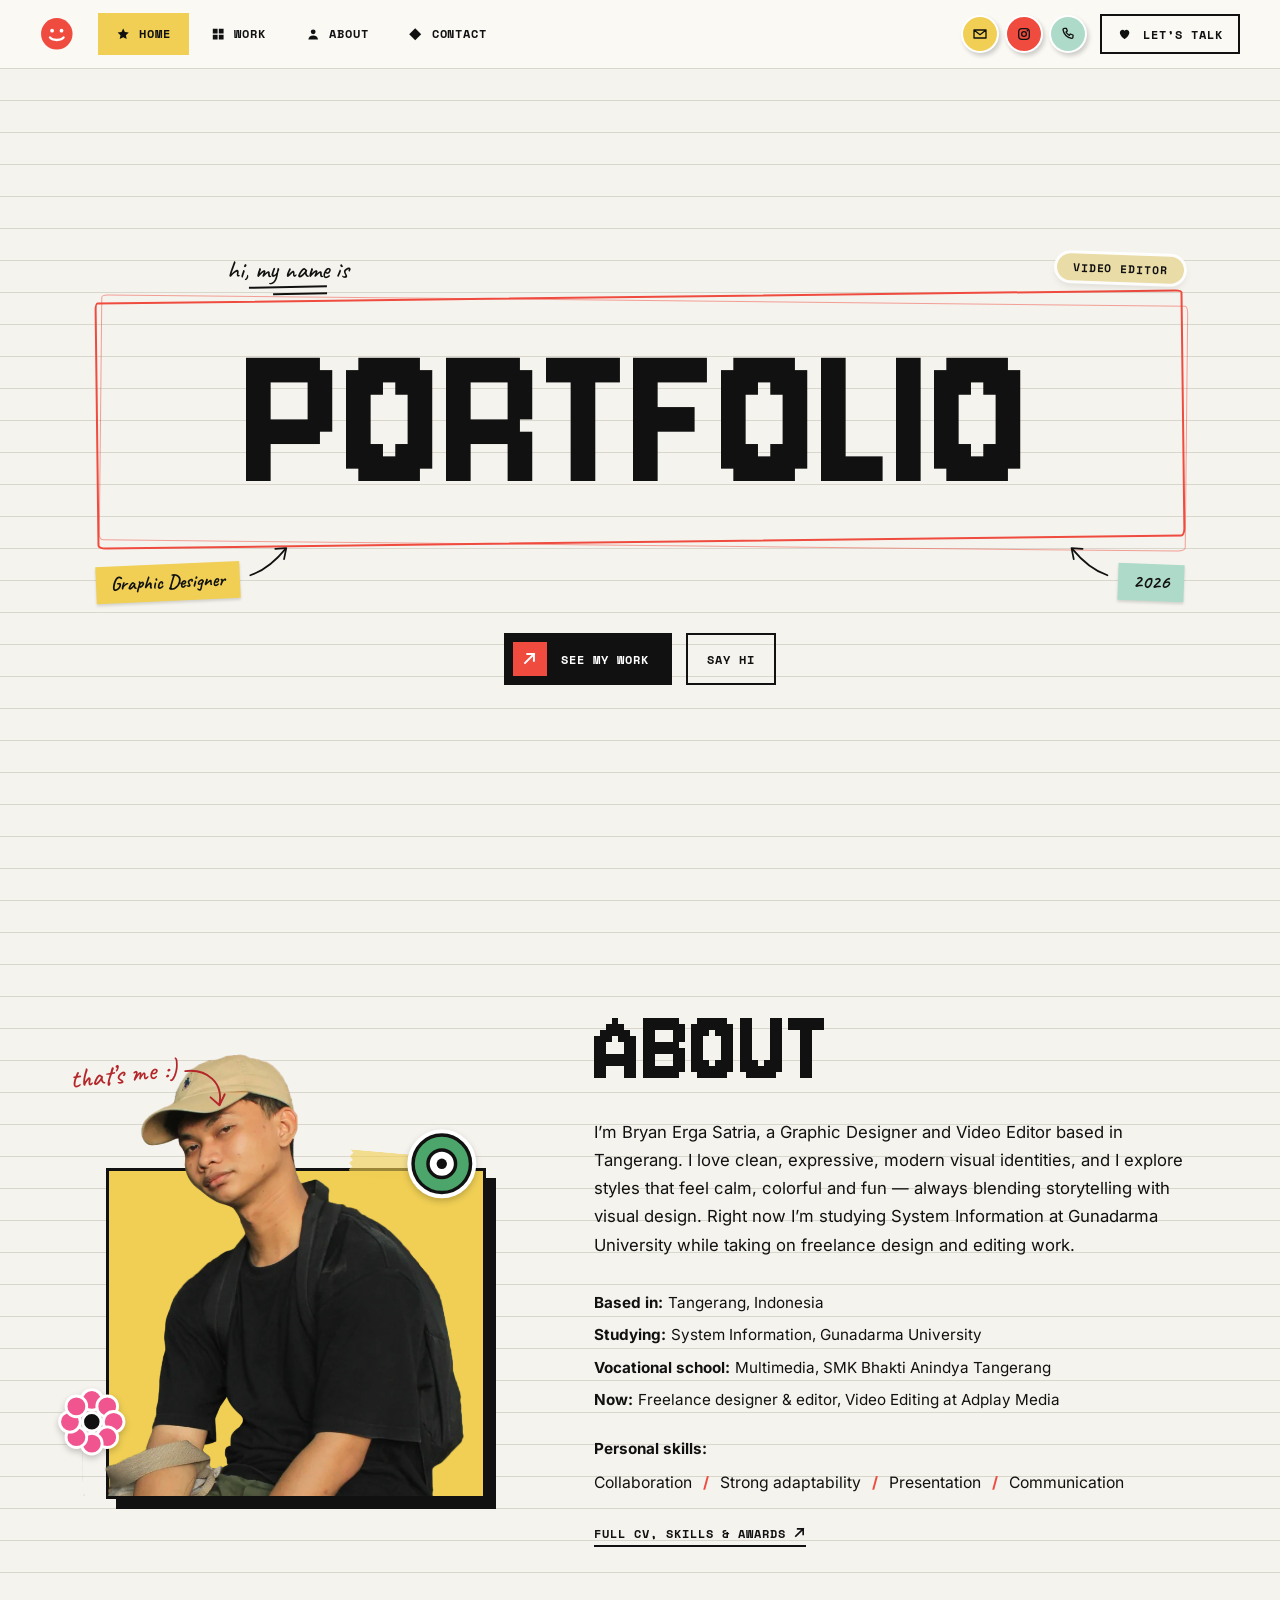
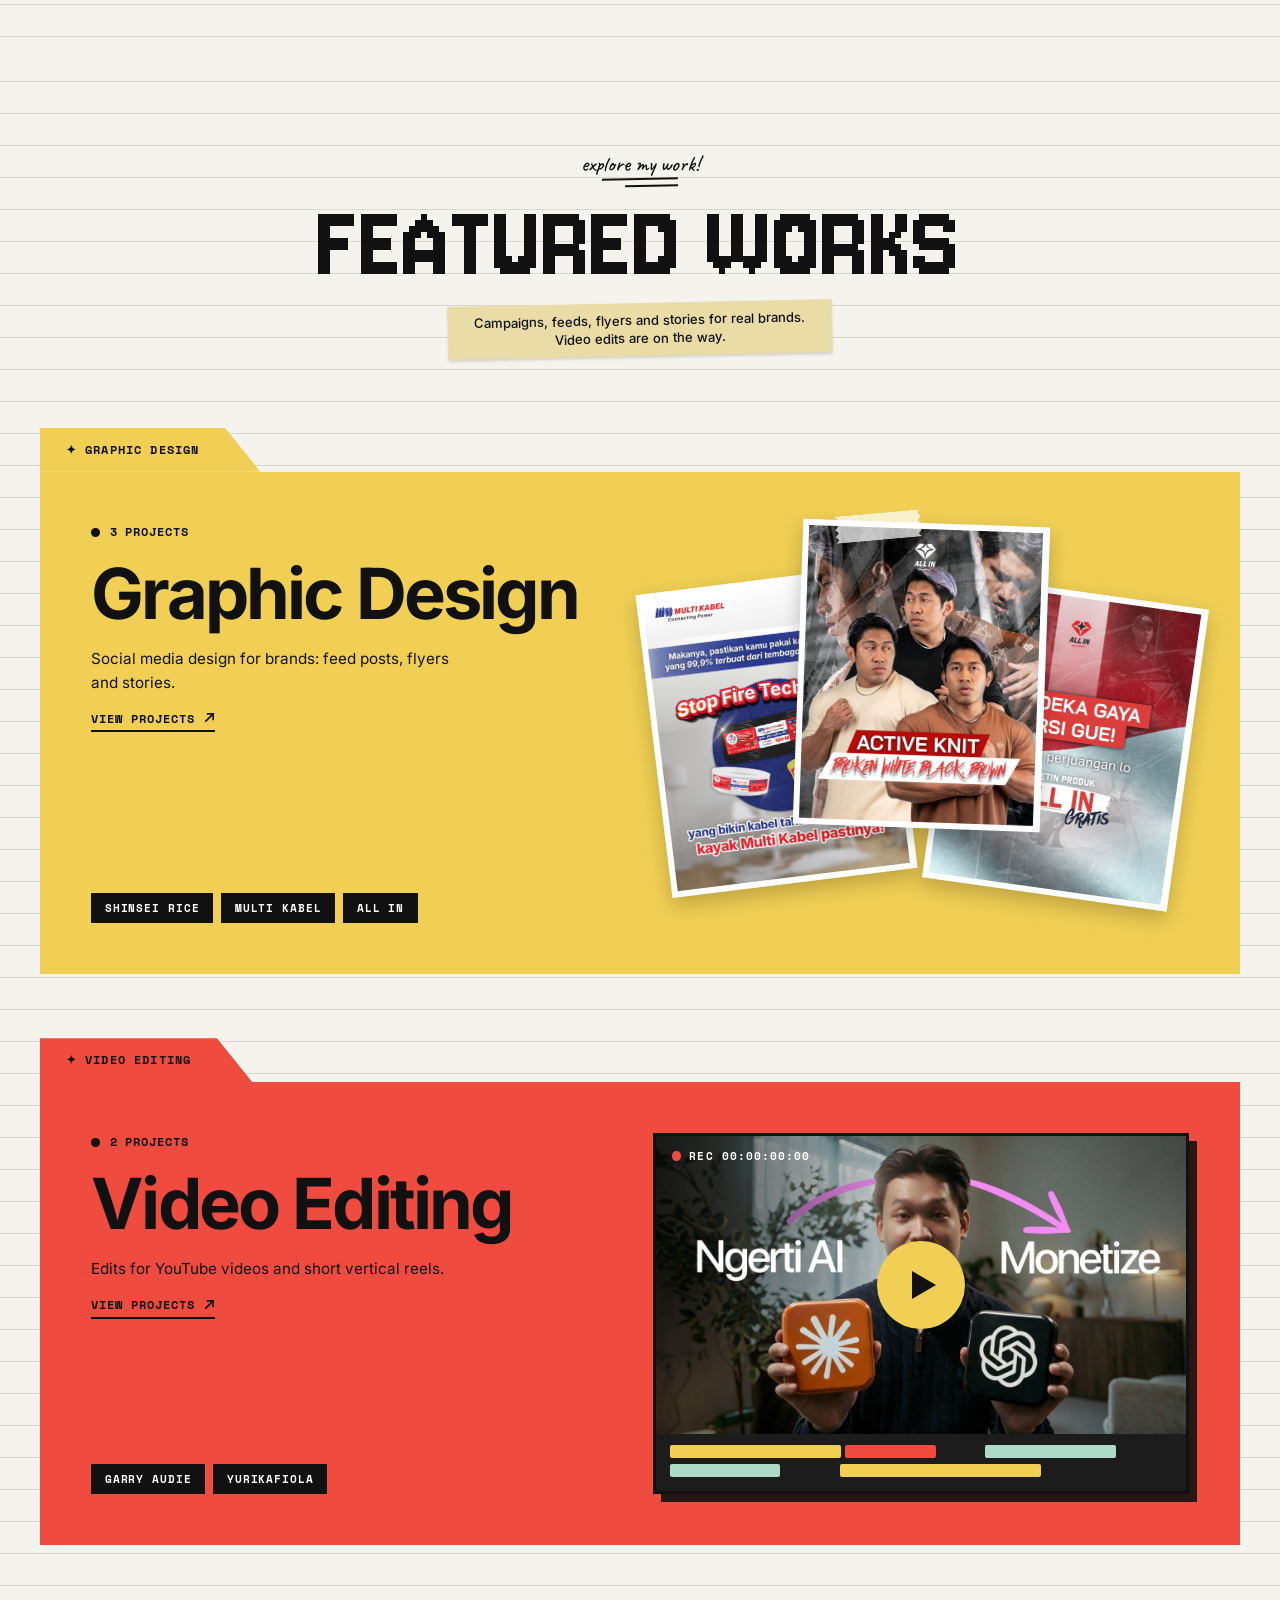
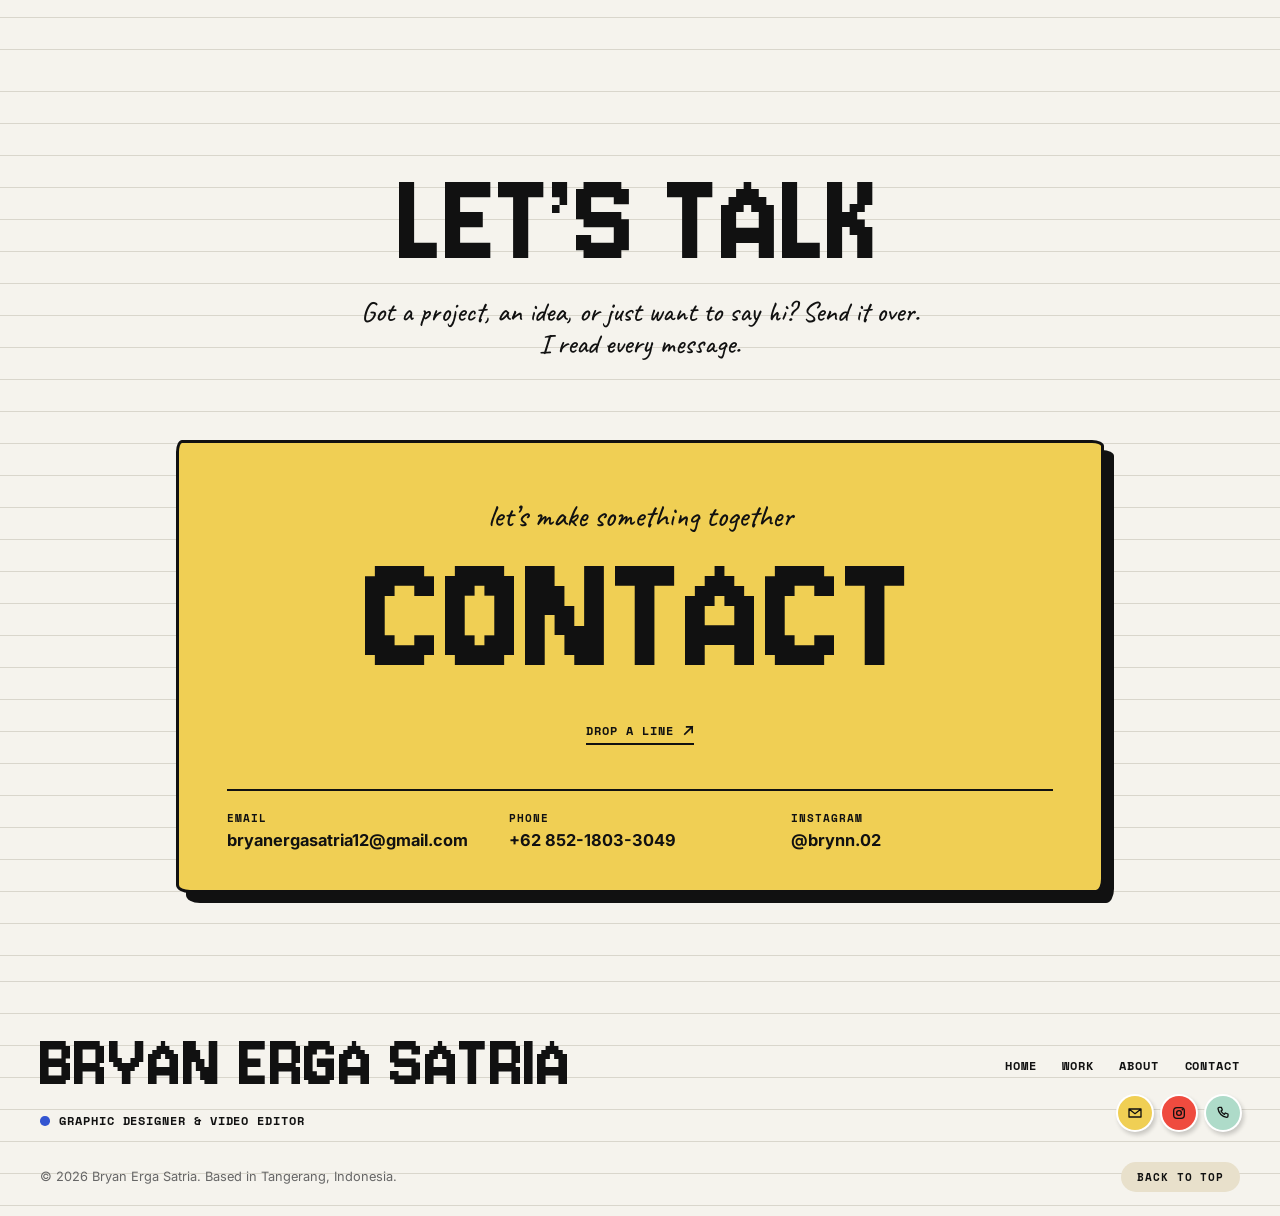
==== commit ea6db91d: "update project typo" ====
--- a/index.html
+++ b/index.html
@@ -94,17 +94,6 @@
               <div><dt>Vocational school</dt><dd>Multimedia, SMK Bhakti Anindya Tangerang</dd></div>
               <div><dt>Now</dt><dd>Freelance designer &amp; editor, Video Editing at Adplay Media</dd></div>
             </dl>
-            <div>
-              <h3 class="about__sub">Technical skills:</h3>
-            <ul class="tools" aria-label="Software skills">
-              <li class="tool"><span class="tool__icon tool__icon--ps" aria-hidden="true">Ps</span><span class="tool__name">Photoshop</span></li>
-              <li class="tool"><span class="tool__icon tool__icon--ai" aria-hidden="true">Ai</span><span class="tool__name">Illustrator</span></li>
-              <li class="tool"><span class="tool__icon tool__icon--pr" aria-hidden="true">Pr</span><span class="tool__name">Premiere Pro</span></li>
-              <li class="tool"><span class="tool__icon tool__icon--ae" aria-hidden="true">Ae</span><span class="tool__name">After Effect</span></li>
-              <li class="tool"><span class="tool__icon tool__icon--cc" aria-hidden="true"><img src="assets/img/tools/capcut-logo.svg" alt=""></span><span class="tool__name">CapCut</span></li>
-              <li class="tool"><span class="tool__icon tool__icon--fg" aria-hidden="true"><img src="assets/img/tools/figma-logo.svg" alt=""></span><span class="tool__name">Figma</span></li>
-            </ul>
-            </div>
             <div class="about__soft">
               <h3 class="about__sub">Personal skills:</h3>
               <ul class="slash-list">
--- a/css/pages.css
+++ b/css/pages.css
@@ -719,6 +719,11 @@
   display: grid;
   grid-template-columns: repeat(2, minmax(0, 1fr));
   gap: 3.5rem clamp(2rem, 6vw, 5rem);
+}
+@media (min-width: 901px) {
+  .cv[aria-label="Skills and languages"] .cv-grid > div:first-child {
+    transform: translateY(-clamp(7rem, 11vw, 12rem));
+  }
 }
 .cv-block__title {
   margin-bottom: 1.5rem;
